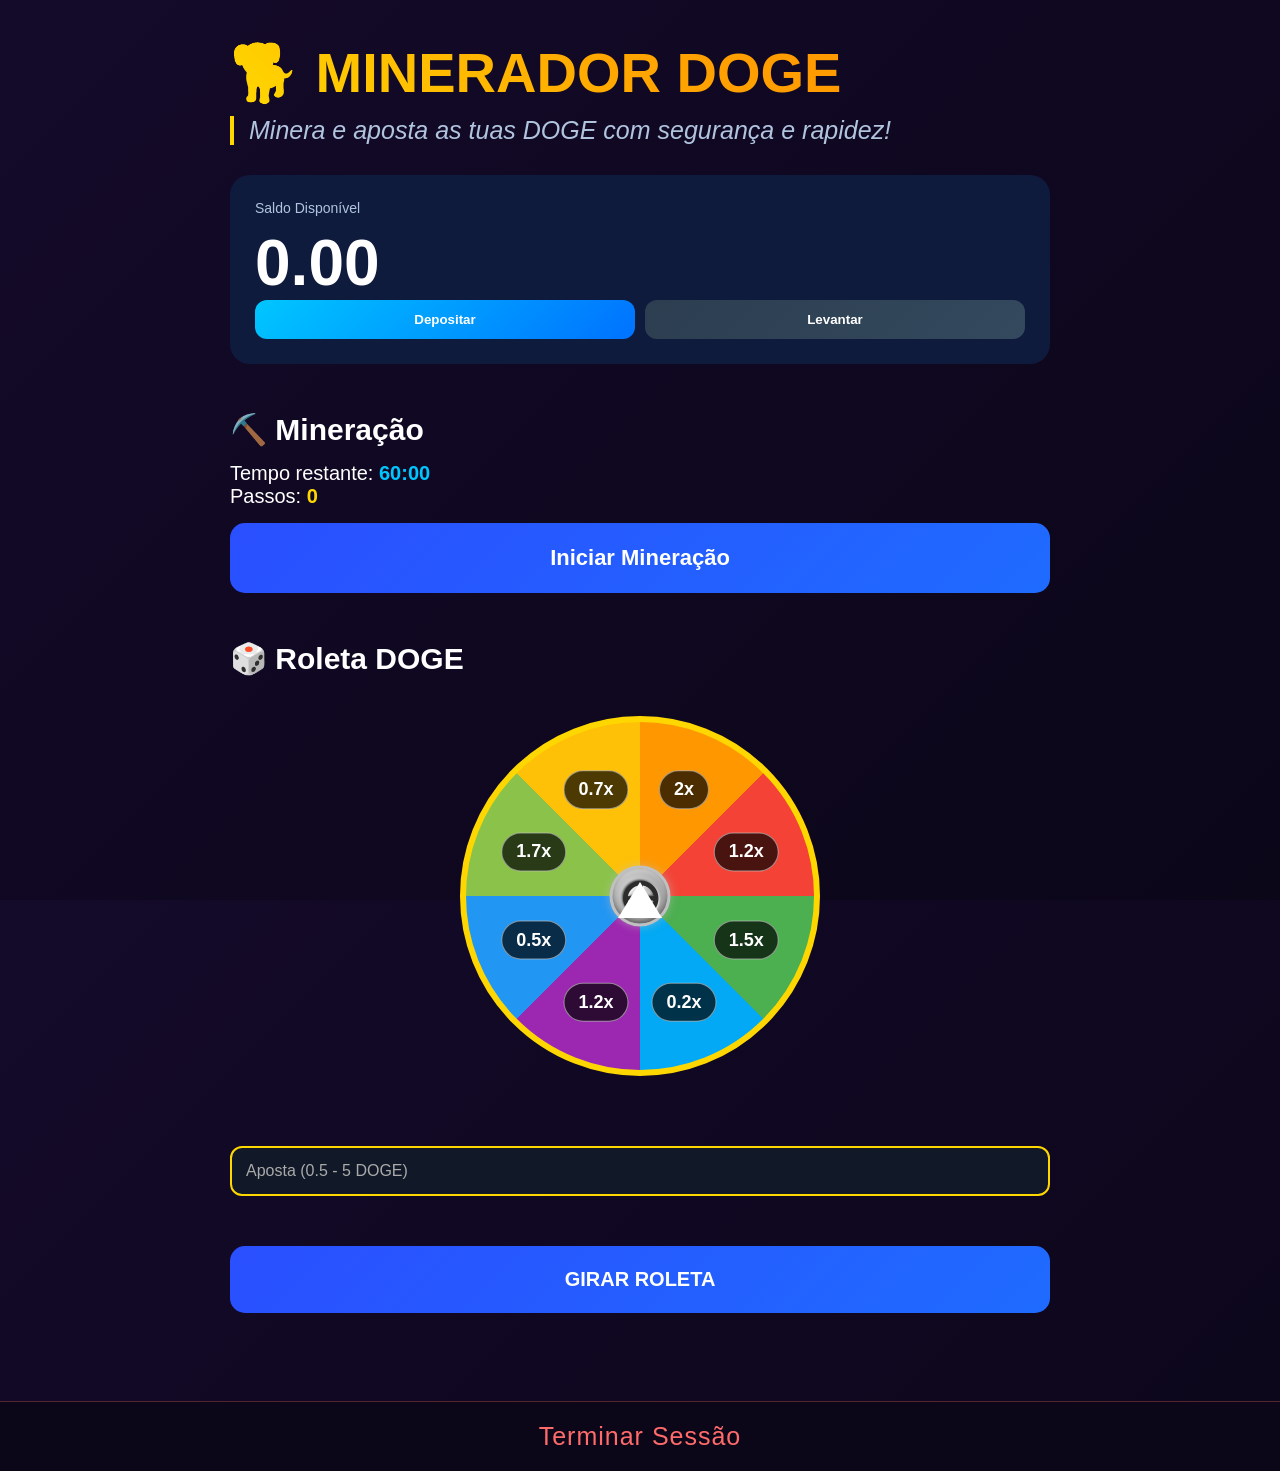
==== index.html @ 959bc9e5 "Atualizar o index.html" ====
<!DOCTYPE html>
<html lang="pt">
<head>
<meta charset="UTF-8">
<meta name="viewport" content="width=device-width, initial-scale=1, maximum-scale=1">
<title>Minerador DOGE</title>

<style>
*{
  margin:0;
  padding:0;
  box-sizing:border-box;
}

html
{
height:100%
}

body{
  min-height:100dvh;
  width:100%;
  margin:0;
  overflow-x:hidden;
  font-size:clamp(16px, 2.5vw, 20px);
display:flex;
flex-direction:column;
  background:linear-gradient(135deg,#140a2a,#0b0618);
  font-family:Arial, sans-serif;
  color:white;
}

.container{
    width:100%;
    max-width:900px;   /* usa melhor o ecrã */
    margin:0 auto;
    padding:clamp(16px, 4vw, 40px);
    min-height: calc(100vh - 80px);
    display: flex;
    flex-direction: column;
}

/* TÍTULO COM COR BONITA */
h1{
  background: linear-gradient(45deg, #ffd700, #ffa500, #ff8c00);
  -webkit-background-clip: text;
  -webkit-text-fill-color: transparent;
  background-clip: text;
  font-size:clamp(36px, 6vw, 56px);
  margin-bottom:10px;
}

/* MENSAGEM DE BOAS VINDAS */
.welcome-message{
  color: #b0c4de;
  font-size:25px;
  margin-bottom:30px;
  font-style: italic;
  border-left: 4px solid #ffd700;
  padding-left: 15px;
}

/* SALDO */

.saldo{
  background:#0f1b3d;
  padding:25px;
  border-radius:20px;
  margin-bottom:40px;
}

.saldo div{
  font-size:16px;
}

.saldo h2{
  font-size:clamp(42px, 7vw, 64px);
  font-weight:bold;
  margin-top:10px;
}

.buttons{
  display:flex;
  gap:10px;
}

.btn{
  flex:1;
  padding:12px;
  border:none;
  border-radius:12px;
  font-weight:bold;
  cursor:pointer;
  color:white;
}

.deposit{
  background:linear-gradient(135deg,#00c6ff,#0072ff);
}

.withdraw{
  background:linear-gradient(135deg,#2c3e50,#34495e);
}

/* SEÇÕES */

.section{
  background:#0f1b3d;
  padding:30px;
  border-radius:20px;
  margin-bottom:40px;
}

.section h2{
  font-size:clamp(24px, 4vw, 32px);
  margin-bottom:15px;
}

.section p{
  font-size:clamp(18px, 3.5vw, 24px);
  margin-bottom:10px;
}
.main-btn{
  width:100%;
  margin-top:15px;
  border:none;
  border-radius:15px;
  font-size:clamp(18px, 3vw, 22px);
  padding:clamp(16px, 3vw, 22px);
  font-weight:bold;
  cursor:pointer;
  background:linear-gradient(135deg,#2a4fff,#1f6bff);
  color:white;
}

.main-btn:disabled{
  opacity:0.6;
  cursor:not-allowed;
}

/* ROLETA */

.wheel-wrapper{
  width: 100%;
  max-width: 360px;
  height: 360px;
  margin: 40px auto 50px;
}


.wheel{
  width:100%;
  height:100%;
  border-radius:50%;
  border:6px solid gold;
  transition:transform 7s cubic-bezier(0.1,0.6,0.2,1);
  background:conic-gradient(
    #ff9800 0deg 45deg,
    #f44336 45deg 90deg,
    #4caf50 90deg 135deg,
    #03a9f4 135deg 180deg,
    #9c27b0 180deg 225deg,
    #2196f3 225deg 270deg,
    #8bc34a 270deg 315deg,
    #ffc107 315deg 360deg
  );
  position:relative;
  z-index: 1;
}

/* EIXO METÁLICO EM FORMA DE PARAFUSO */

.wheel::after {
  content: "⨁";
  position: absolute;
  top: 50%;
  left: 50%;
  transform: translate(-50%, -50%);
  width: 55px;
  height: 55px;
  background: radial-gradient(circle at 40% 40%, #e0e0e0, #808080);
  border-radius: 50%;
  border: 3px solid #c0c0c0;
  box-shadow: 
    inset 0 -2px 5px rgba(0,0,0,0.5),
    inset 0 2px 5px rgba(255,255,255,0.6),
    0 0 10px rgba(192,192,192,0.5);
  color: #2c2c2c;
  font-size: 36px;
  font-weight: bold;
  display: flex;
  align-items: center;
  justify-content: center;
  text-shadow: 1px 1px 2px rgba(255,255,255,0.8), -1px -1px 2px rgba(0,0,0,0.6);
  z-index: 20;
}

.pointer{
  position:absolute;
  bottom:-18px;
  left:50%;
  transform:translateX(-50%) rotate(180deg);
  width:0;
  height:0;
  border-left:22px solid transparent;
  border-right:22px solid transparent;
  border-top:36px solid white;
  z-index: 10;
}

.wheel-labels span{
  position:absolute;
  left:50%;
  top:50%;
  font-size:18px;
  font-weight:bold;
  color:white;
  white-space: nowrap;
  background: rgba(0,0,0,0.7);
  padding: 8px 14px;
  border-radius: 20px;
  border: 1px solid rgba(255,255,255,0.5);
  text-shadow: none;
  transform-origin: center;
  z-index: 15;
}

input {
    width: 100%;
    padding: 14px;
    border-radius: 12px;
    border: 2px solid gold;
    background: #111827; /* mais visível */
    color: white;
    margin: 20px 0;
    font-size: 16px; /* evita zoom no Android */
    outline: none;
    box-sizing: border-box;
    position: relative;
    z-index: 50;
}

input::placeholder {
    color: #aaa;
}

.message{
  position:fixed;
  bottom:20px;
  left:50%;
  transform:translateX(-50%);
  background:#2ecc71;
  padding:12px 20px;
  border-radius:20px;
  display:none;
  font-weight:bold;
  z-index: 1000;
}

/* MODAL */

.modal {
  display: none;
  position: fixed;
  top: 0;
  left: 0;
  width: 100%;
  height: 100%;
  background: rgba(0,0,0,0.8);
  z-index: 2000;
  align-items: center;
  justify-content: center;
}

.modal-content {
  background: #0f1b3d;
  padding: 25px;
  border-radius: 20px;
  max-width: 400px;
  width: 90%;
  border: 2px solid gold;
}

.modal-content h3 {
  color: #ffd700;
  margin-bottom: 15px;
}

.modal-content input {
  margin: 10px 0;
}

.modal-content .small-text {
  font-size: 12px;
  color: #b0c4de;
  margin-bottom: 15px;
}

.modal-buttons {
  display: flex;
  gap: 10px;
  margin-top: 20px;
}

.modal-btn {
  flex: 1;
  padding: 12px;
  border: none;
  border-radius: 12px;
  font-weight: bold;
  cursor: pointer;
  color: white;
}

.confirm-btn {
  background: linear-gradient(135deg,#00c6ff,#0072ff);
}

.cancel-btn {
  background: linear-gradient(135deg,#2c3e50,#34495e);
}

/* TERMINAR SESSÃO */

.terminar-sessao{
  position:relative;
  margin-top:auto;
  bottom:0;
  left:0;
  width:100%;
  background:#0b0618;
  text-align:center;
  padding:20px;
  font-size:25px;
  color:#ff6b6b;
  font-weight:300;
  letter-spacing:1px;
  border-top:1px solid rgba(255,107,107,0.3);
}

.terminar-sessao:hover{
  color:#ff8c8c;
  border-top:1px solid #ff6b6b;
}

.card,
.section {
  margin-bottom: 48px;
}

#spinBtn{
  margin-top: 30px;
  padding: 22px;
  font-size: 20px;
}

@media (min-width: 1024px){
  .container{
    max-width:900px;
    margin:auto;
  }
}
</style>
</head>

<body>

<div class="container">
    <h1>🐕 MINERADOR DOGE</h1>
    <div class="welcome-message">Minera e aposta as tuas DOGE com segurança e rapidez!</div>

    <div class="card saldo">
        <div style="font-size: 14px; color: #b0c4de;">Saldo Disponível</div>
        <h2 id="balance">0.00</h2>
        <div class="buttons">
            <button class="btn deposit" onclick="openDepositModal()">Depositar</button>
            <button class="btn withdraw" onclick="openWithdrawModal()">Levantar</button>
        </div>
    </div>

    <div class="card">
        <h2 style="margin-bottom:15px;">⛏️ Mineração</h2>
        <p>Tempo restante: <span id="time" style="font-weight:bold; color: #00c6ff;">60:00</span></p>
        <p>Passos: <span id="steps" style="font-weight:bold; color: #ffd700;">0</span></p>
        <button id="mineBtn" class="main-btn" onclick="startMining()" style="margin-top:15px;">Iniciar Mineração</button>
    </div>

    <div class="card" style="text-align: center;">
        <h2 style="text-align: left; margin-bottom:10px;">🎲 Roleta DOGE</h2>
        <div class="wheel-wrapper">
            <div class="pointer"></div>
            <div id="wheel" class="wheel">
                <div id="labels" class="wheel-labels"></div>
            </div>
        </div>
        <input type="number" id="betAmount" placeholder="Aposta (0.5 - 5 DOGE)" min="0.5" max="5" step="0.1">
        <button id="spinBtn" class="main-btn" onclick="spin()">GIRAR ROLETA</button>
    </div>
</div>

<div class="terminar-sessao" onclick="resetGame()">Terminar Sessão</div>

<div id="msg"></div>

<div id="depositModal" class="modal">
    <div class="modal-content">
        <h3>💰 DEPOSITAR DOGE</h3>
        <p style="color:#ffd700; margin: 15px 0 5px;">Endereço da Carteira:</p>
        <p style="background:#0b0618; padding:12px; border-radius:10px; border:1px solid gold; word-break:break-all; font-size: 13px;">
            DRgNGmH2udV4CzdVqANYFNDWPLZaXAjJ5N
        </p>
        <input id="depositAmount" type="number" placeholder="Valor enviado (min 1)">
        <div class="buttons">
            <button class="btn deposit" onclick="confirmDeposit()">Confirmar</button>
            <button class="btn withdraw" onclick="closeDepositModal()">Cancelar</button>
        </div>
    </div>
</div>

<div id="withdrawModal" class="modal">
    <div class="modal-content">
        <h3>💸 LEVANTAR DOGE</h3>
        <input id="withdrawAmount" type="number" placeholder="Valor (mínimo 10)">
        <input id="withdrawAddress" type="text" placeholder="Endereço DOGE">
        <div class="buttons">
            <button class="btn deposit" onclick="confirmWithdraw()">Confirmar</button>
            <button class="btn withdraw" onclick="closeWithdrawModal()">Cancelar</button>
        </div>
    </div>
</div>

<script>
    let balance = Number(localStorage.getItem("balance")) || 0;
    let steps = 0;
    let mining = false;
    let isSpinning = false;
    let currentRotation = 0;
    const multipliers = [1.5, 0.2, 1.2, 0.5, 1.7, 0.7, 2, 1.2];

    function updateUI() {
        document.getElementById("balance").innerText = balance.toFixed(2);
        document.getElementById("steps").innerText = steps;
        localStorage.setItem("balance", balance);
    }

    function showMsg(text, isError = false) {
        const m = document.getElementById("msg");
        m.innerText = text;
        m.style.display = "block";
        m.style.background = isError ? "#e74c3c" : "#2ecc71";
        setTimeout(() => m.style.display = "none", 3000);
    }

    // Lógica de Modais
    function openDepositModal() { document.getElementById("depositModal").style.display = "flex"; }
    function closeDepositModal() { document.getElementById("depositModal").style.display = "none"; }
    function openWithdrawModal() { document.getElementById("withdrawModal").style.display = "flex"; }
    function closeWithdrawModal() { document.getElementById("withdrawModal").style.display = "none"; }

    function confirmDeposit() {
        const v = Number(document.getElementById("depositAmount").value);
        if(v < 1) return showMsg("Mínimo 1 DOGE", true);
        balance += v;
        updateUI();
        showMsg("Depósito solicitado!");
        closeDepositModal();
    }

    function confirmWithdraw() {
        const v = Number(document.getElementById("withdrawAmount").value);
        const addr = document.getElementById("withdrawAddress").value;
        if(v < 10 || v > balance || !addr) return showMsg("Dados inválidos ou saldo insuficiente", true);
        balance -= v;
        updateUI();
        showMsg("Levantamento em processamento!");
        closeWithdrawModal();
    }

    // Mineração
    function startMining() {
        if(mining) return;
        mining = true;
        const btn = document.getElementById("mineBtn");
        btn.disabled = true;
        btn.innerText = "⛏️ Minerando...";
        
        let timeLeft = 3600;
        const interval = setInterval(() => {
            timeLeft--;
            steps++;
            
            if(steps >= 1000) {
                balance += 1;
                steps = 0;
            }

            let m = Math.floor(timeLeft / 60);
            let s = timeLeft % 60;
            document.getElementById("time").innerText = `${m}:${String(s).padStart(2, '0')}`;
            updateUI();

            if(timeLeft <= 0) {
                clearInterval(interval);
                mining = false;
                btn.disabled = false;
                btn.innerText = "Iniciar Mineração";
            }
        }, 1000);
    }

    // Roleta
    function renderLabels() {
        const container = document.getElementById("labels");
        const radius = 115;
        multipliers.forEach((m, i) => {
            const span = document.createElement("span");
            span.innerText = m + "x";
            const angle = i * 45 + 22.5;
            const rad = angle * Math.PI / 180;
            const x = Math.cos(rad) * radius;
            const y = Math.sin(rad) * radius;
            span.style.transform = `translate(-50%, -50%) translate(${x}px, ${y}px)`;
            container.appendChild(span);
        });
    }
    renderLabels();

    function spin() {
        if(isSpinning) return;
        const bet = Number(document.getElementById("betAmount").value);
        if(bet < 0.5 || bet > 5 || bet > balance) return showMsg("Aposta inválida", true);

        balance -= bet;
        updateUI();
        isSpinning = true;
        document.getElementById("spinBtn").disabled = true;

        const index = Math.floor(Math.random() * 8);
        const extraDegrees = 1800; // 5 voltas
        const segmentDeg = 45;
        // Compensação para a seta estar no topo (270deg de offset dependendo da rotação)
        const targetDeg = (360 - (index * segmentDeg)) - 22.5; 
        
        currentRotation += extraDegrees + targetDeg + (360 - (currentRotation % 360));
        document.getElementById("wheel").style.transform = `rotate(${currentRotation}deg)`;

        setTimeout(() => {
            const win = bet * multipliers[index];
            balance += win;
            updateUI();
            showMsg(`Ganhou ${win.toFixed(2)} DOGE!`);
            isSpinning = false;
            document.getElementById("spinBtn").disabled = false;
        }, 7000);
    }

    function resetGame() {
        if(confirm("Deseja sair?")) {
            localStorage.clear();
            location.reload();
        }
    }

    updateUI();
</script>

</body>
</html>
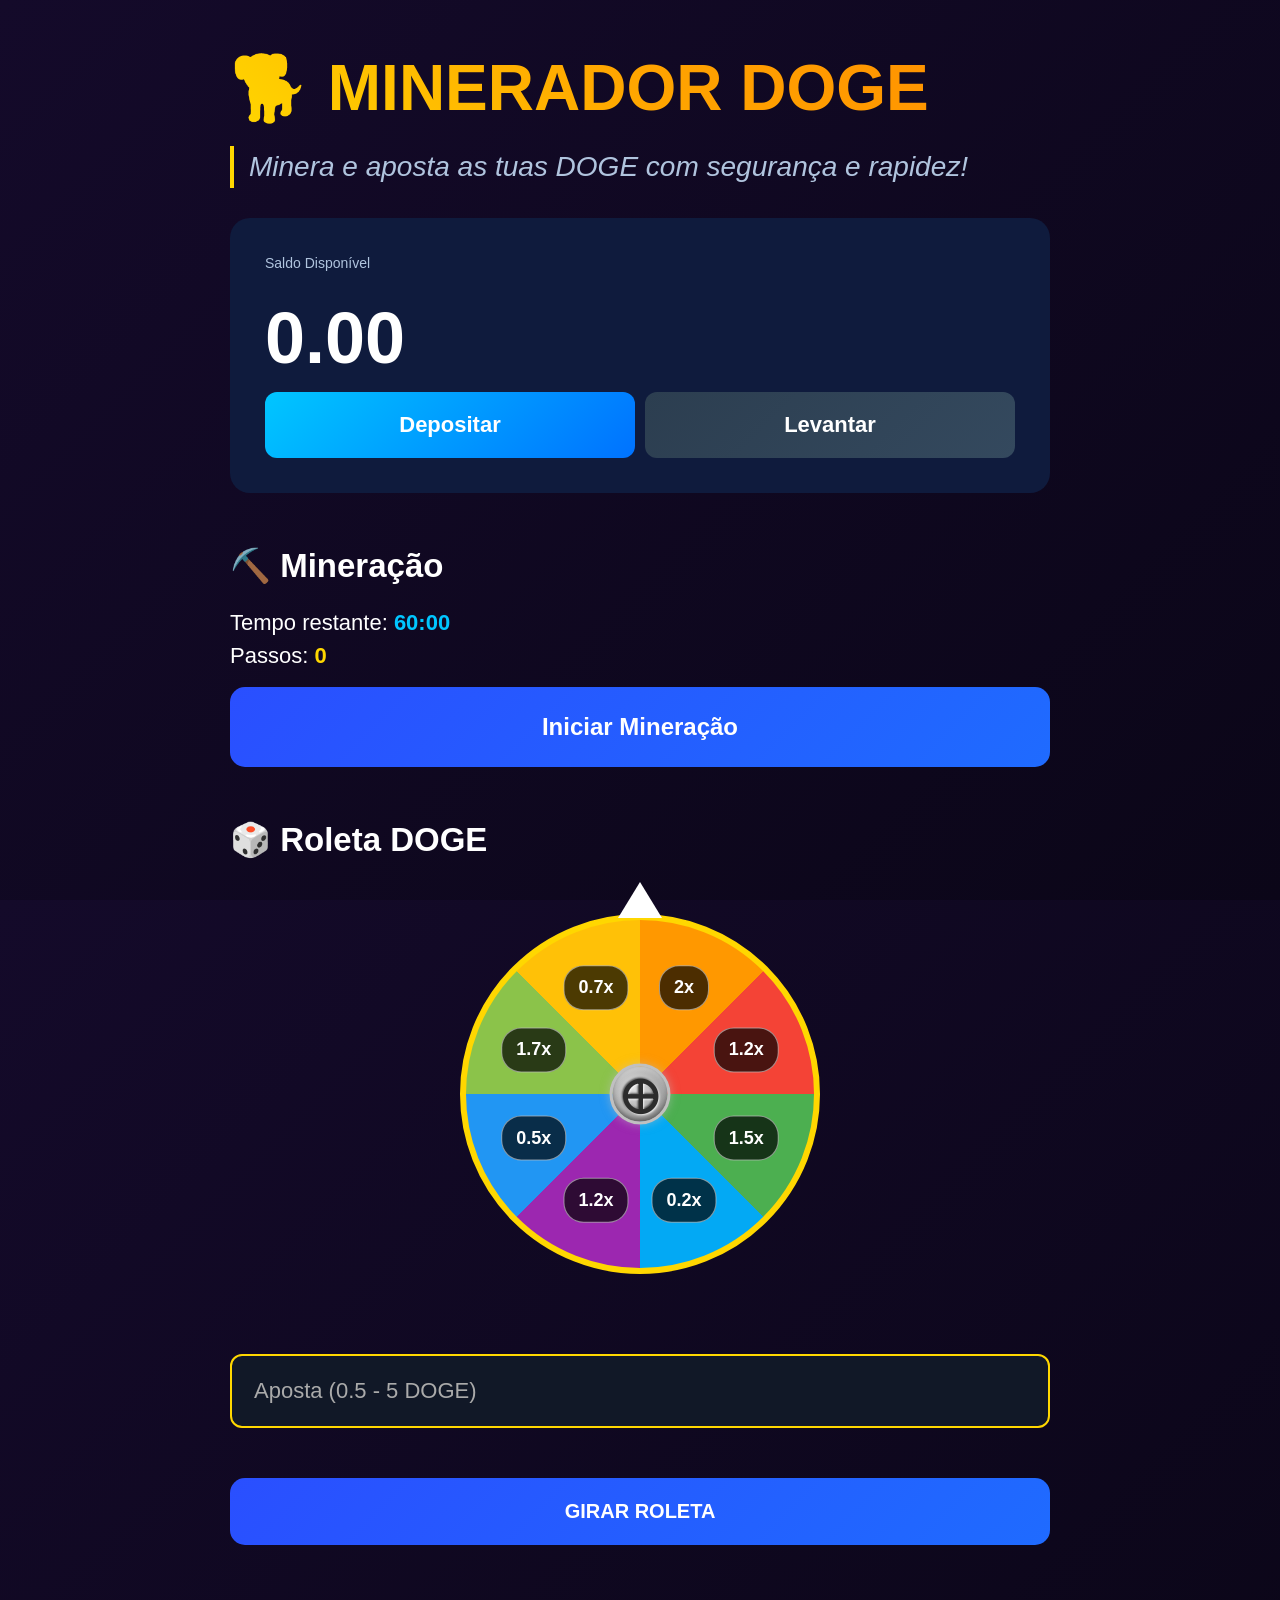
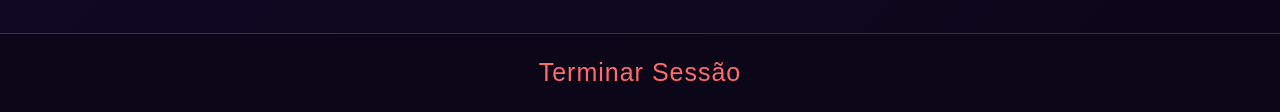
==== commit 11930178: "Atualizar o index.html" ====
--- a/index.html
+++ b/index.html
@@ -22,7 +22,8 @@
   width:100%;
   margin:0;
   overflow-x:hidden;
-  font-size:clamp(16px, 2.5vw, 20px);
+  font-size: clamp(18px, 4vw, 22px);
+  line-height: 1.5;
 display:flex;
 flex-direction:column;
   background:linear-gradient(135deg,#140a2a,#0b0618);
@@ -46,14 +47,16 @@
   -webkit-background-clip: text;
   -webkit-text-fill-color: transparent;
   background-clip: text;
-  font-size:clamp(36px, 6vw, 56px);
+  font-size: clamp(40px, 8vw, 64px);
+  margin-bottom: 20px;
   margin-bottom:10px;
 }
 
 /* MENSAGEM DE BOAS VINDAS */
 .welcome-message{
   color: #b0c4de;
-  font-size:25px;
+  font-size: clamp(22px, 4.5vw, 28px);
+  margin-bottom: 40px;
   margin-bottom:30px;
   font-style: italic;
   border-left: 4px solid #ffd700;
@@ -64,17 +67,17 @@
 
 .saldo{
   background:#0f1b3d;
-  padding:25px;
+  padding:35px;
   border-radius:20px;
   margin-bottom:40px;
 }
 
 .saldo div{
-  font-size:16px;
+  font-size: clamp(16px, 3.5vw, 20px);
 }
 
 .saldo h2{
-  font-size:clamp(42px, 7vw, 64px);
+  font-size: clamp(48px, 10vw, 72px);
   font-weight:bold;
   margin-top:10px;
 }
@@ -86,7 +89,8 @@
 
 .btn{
   flex:1;
-  padding:12px;
+  padding: clamp(14px, 4vw, 20px);
+  font-size: clamp(18px, 4vw, 22px);
   border:none;
   border-radius:12px;
   font-weight:bold;
@@ -112,12 +116,12 @@
 }
 
 .section h2{
-  font-size:clamp(24px, 4vw, 32px);
+  font-size: clamp(26px, 5vw, 34px);
   margin-bottom:15px;
 }
 
 .section p{
-  font-size:clamp(18px, 3.5vw, 24px);
+  font-size: clamp(20px, 4vw, 26px);
   margin-bottom:10px;
 }
 .main-btn{
@@ -125,8 +129,8 @@
   margin-top:15px;
   border:none;
   border-radius:15px;
-  font-size:clamp(18px, 3vw, 22px);
-  padding:clamp(16px, 3vw, 22px);
+  padding: clamp(18px, 5vw, 26px);
+  font-size: clamp(20px, 5vw, 24px);
   font-weight:bold;
   cursor:pointer;
   background:linear-gradient(135deg,#2a4fff,#1f6bff);
@@ -144,7 +148,7 @@
   width: 100%;
   max-width: 360px;
   height: 360px;
-  margin: 40px auto 50px;
+  margin: 50px auto 60px;
 }
 
 
@@ -227,13 +231,13 @@
 
 input {
     width: 100%;
-    padding: 14px;
+    padding: clamp(16px, 4vw, 22px);
+    font-size: clamp(18px, 4vw, 22px);
     border-radius: 12px;
     border: 2px solid gold;
     background: #111827; /* mais visível */
     color: white;
     margin: 20px 0;
-    font-size: 16px; /* evita zoom no Android */
     outline: none;
     box-sizing: border-box;
     position: relative;
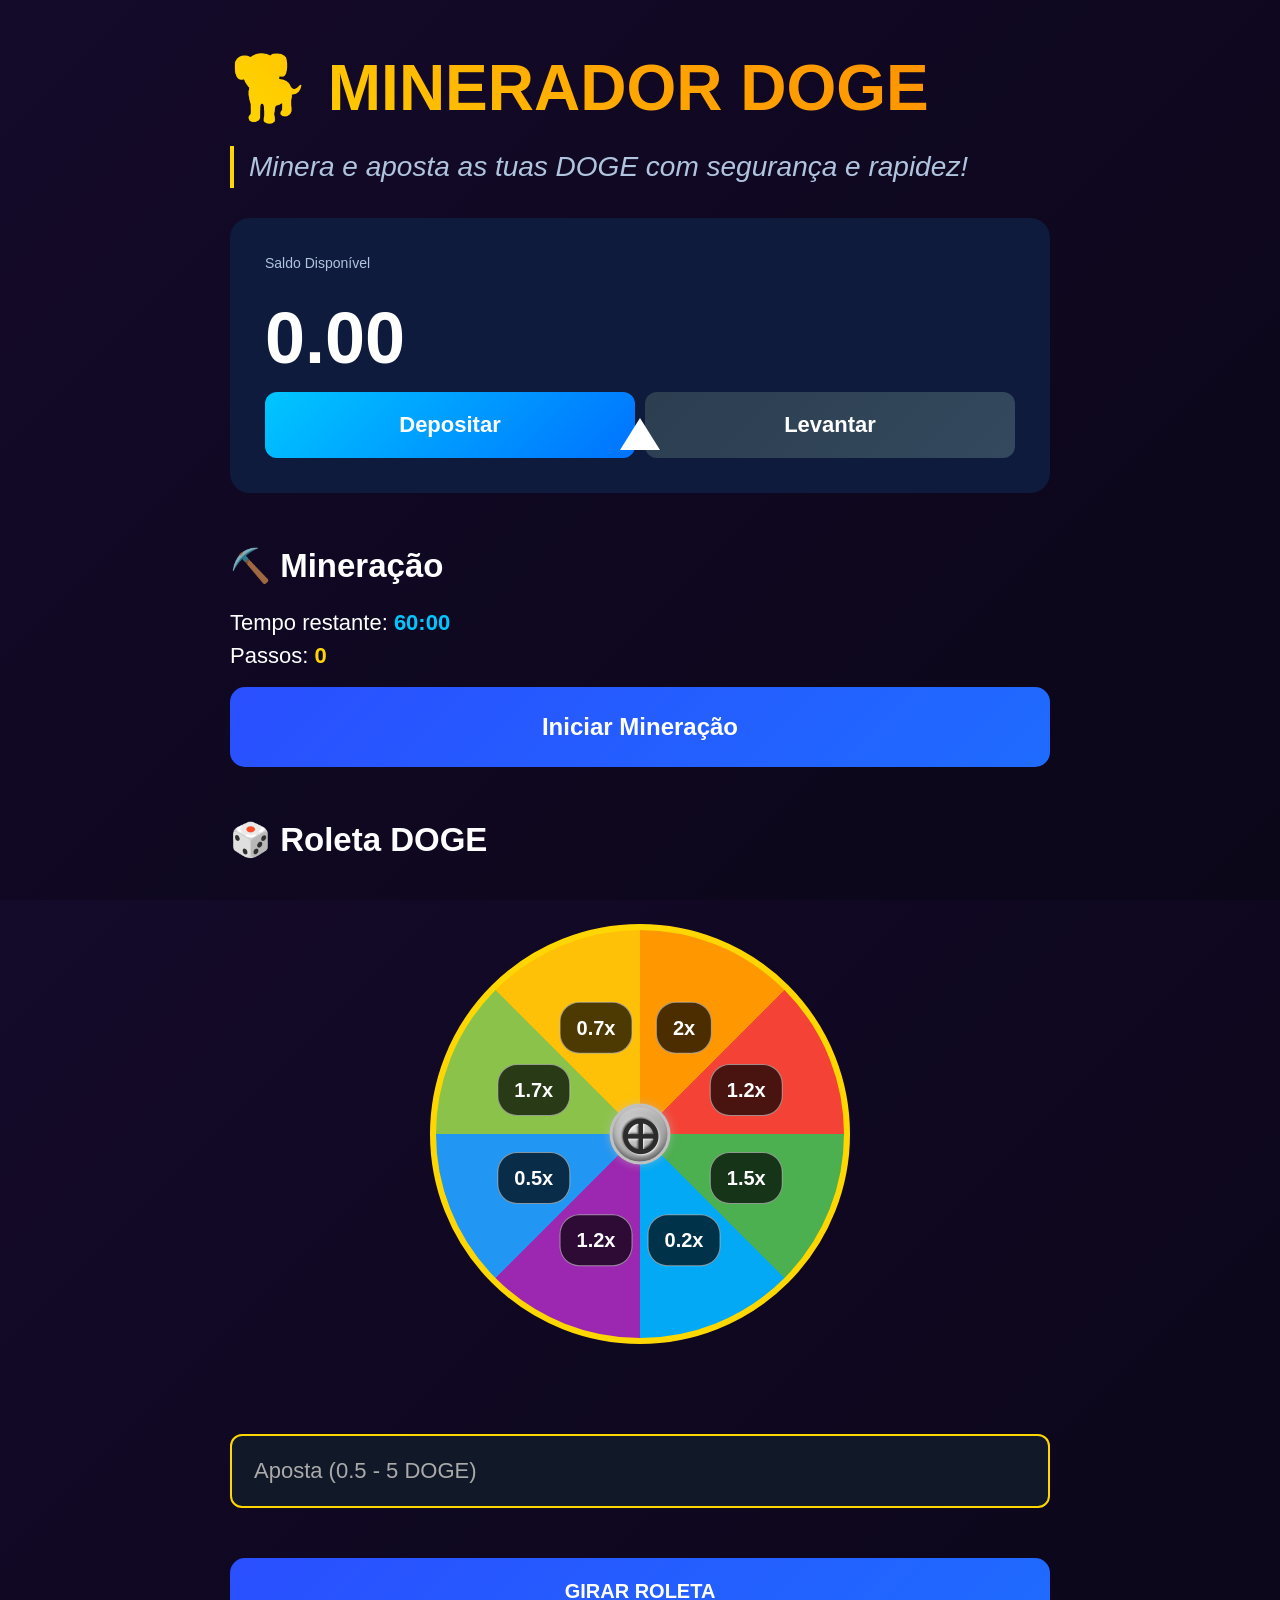
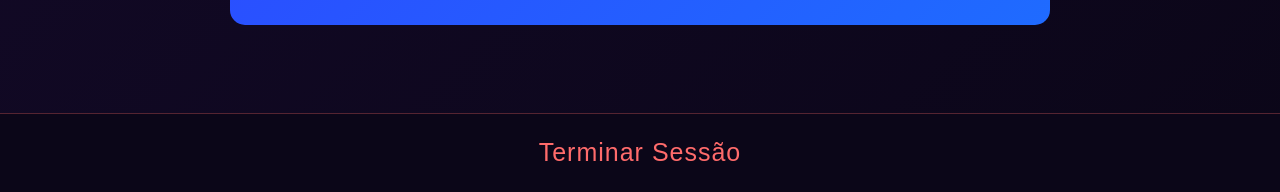
==== commit f75d0190: "Atualizar o index.html" ====
--- a/index.html
+++ b/index.html
@@ -146,9 +146,9 @@
 
 .wheel-wrapper{
   width: 100%;
-  max-width: 360px;
-  height: 360px;
-  margin: 50px auto 60px;
+  max-width: 420px;
+  height: 420px;
+  margin: 60px auto 70px;
 }
 
 
@@ -200,28 +200,28 @@
 }
 
 .pointer{
-  position:absolute;
-  bottom:-18px;
-  left:50%;
-  transform:translateX(-50%) rotate(180deg);
-  width:0;
-  height:0;
-  border-left:22px solid transparent;
-  border-right:22px solid transparent;
-  border-top:36px solid white;
-  z-index: 10;
+  position: absolute;
+  top: 50%;
+  left: 50%;
+  transform: translate(-50%, -100%);
+  width: 0;
+  height: 0;
+  border-left: 20px solid transparent;
+  border-right: 20px solid transparent;
+  border-bottom: 32px solid white;
+  z-index: 20;
 }
 
 .wheel-labels span{
   position:absolute;
   left:50%;
   top:50%;
-  font-size:18px;
+  font-size: 20px;
+  padding: 10px 16px;
   font-weight:bold;
   color:white;
   white-space: nowrap;
   background: rgba(0,0,0,0.7);
-  padding: 8px 14px;
   border-radius: 20px;
   border: 1px solid rgba(255,255,255,0.5);
   text-shadow: none;
@@ -249,16 +249,17 @@
 }
 
 .message{
-  position:fixed;
-  bottom:20px;
-  left:50%;
-  transform:translateX(-50%);
-  background:#2ecc71;
-  padding:12px 20px;
-  border-radius:20px;
-  display:none;
-  font-weight:bold;
-  z-index: 1000;
+  position: fixed;
+  top: 20px;
+  left: 50%;
+  transform: translateX(-50%);
+  background: #2ecc71;
+  padding: 18px 26px;
+  border-radius: 30px;
+  font-size: 20px;
+  font-weight: bold;
+  z-index: 9999;
+  display: none;
 }
 
 /* MODAL */
@@ -404,7 +405,7 @@
 
 <div class="terminar-sessao" onclick="resetGame()">Terminar Sessão</div>
 
-<div id="msg"></div>
+<div id="msg" class="message"></div>
 
 <div id="depositModal" class="modal">
     <div class="modal-content">
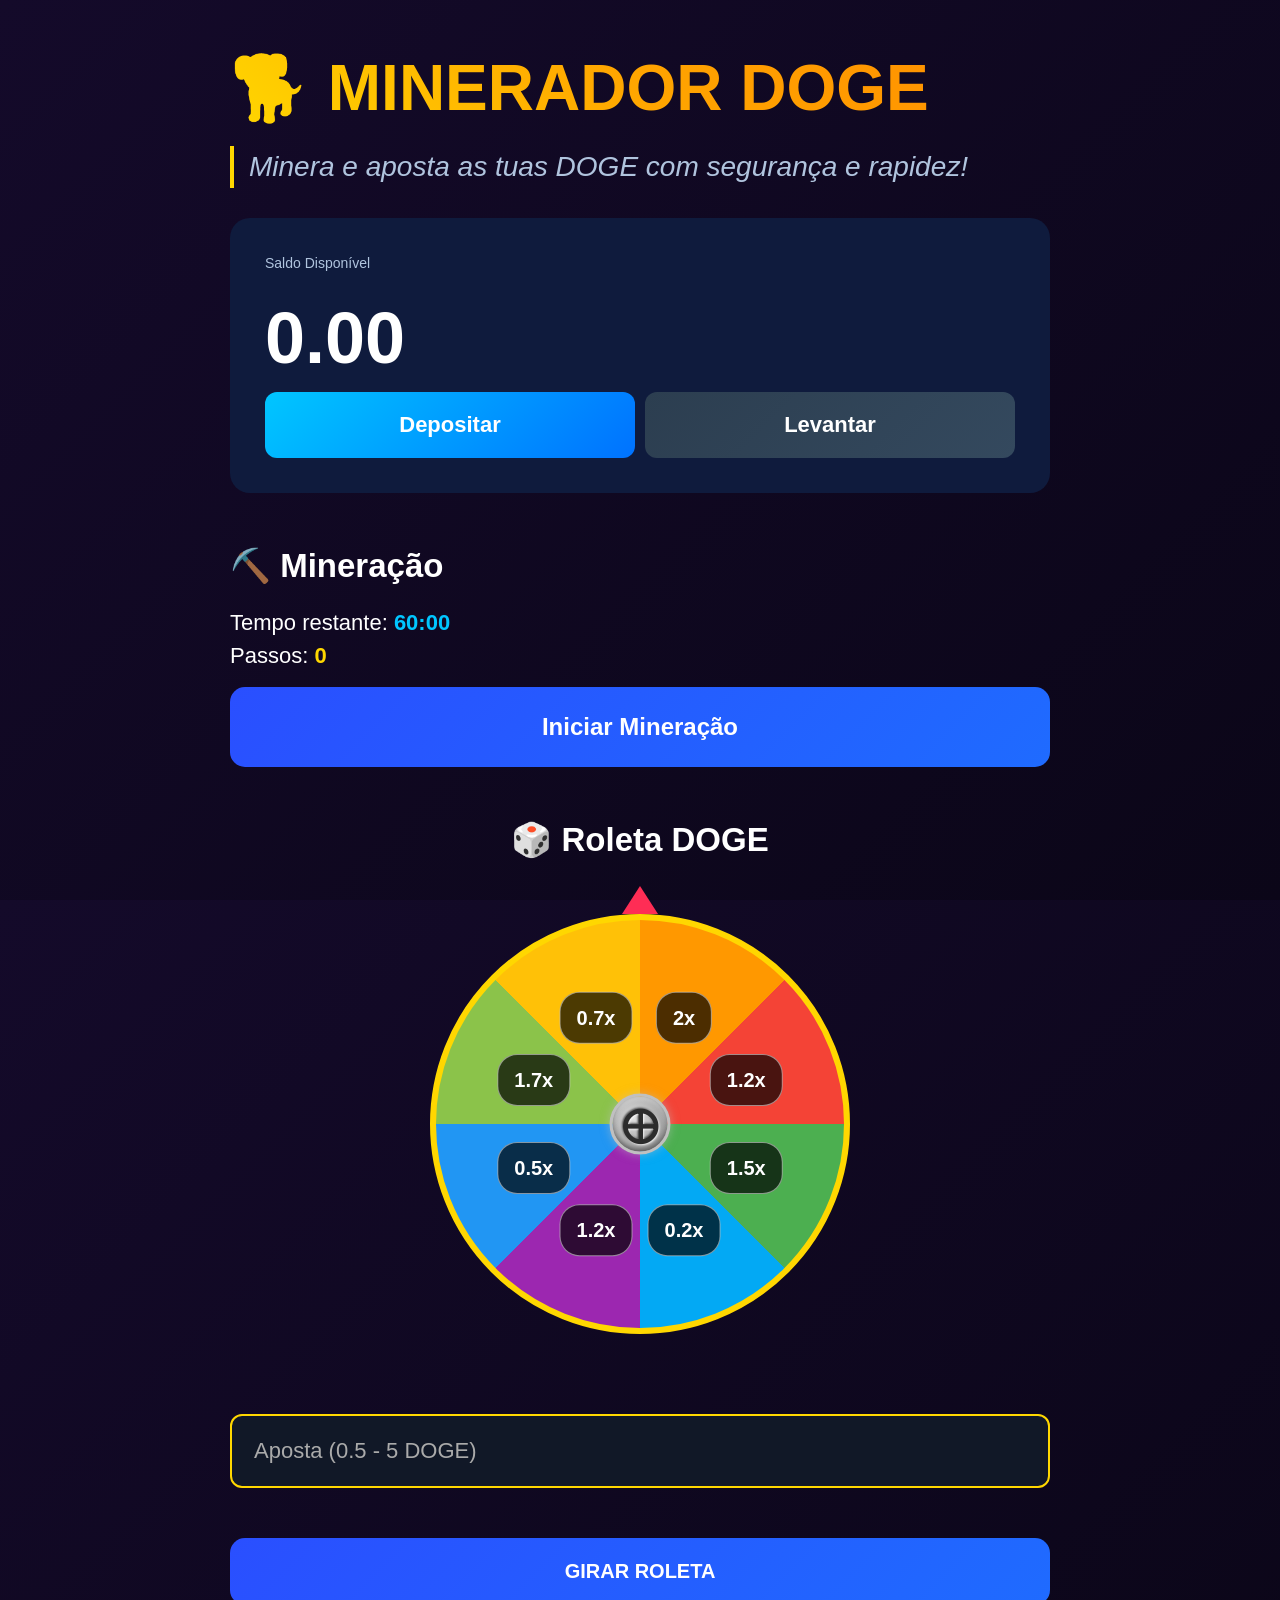
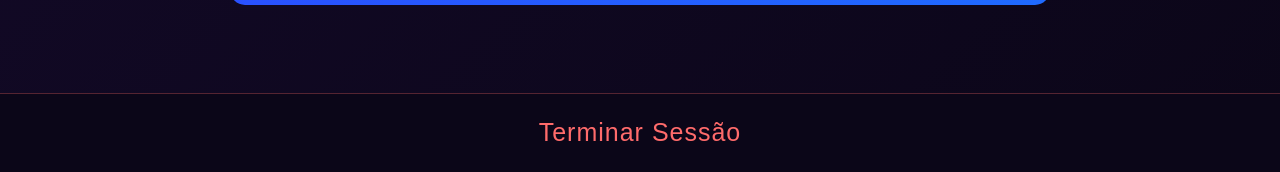
==== commit f766e23b: "Atualizar o index.html" ====
--- a/index.html
+++ b/index.html
@@ -145,10 +145,10 @@
 /* ROLETA */
 
 .wheel-wrapper{
-  width: 100%;
-  max-width: 420px;
-  height: 420px;
-  margin: 60px auto 70px;
+  width: min(90vw, 420px);
+  aspect-ratio: 1 / 1;
+  margin: 50px auto 60px;
+  position: relative;
 }
 
 
@@ -201,15 +201,15 @@
 
 .pointer{
   position: absolute;
-  top: 50%;
+  top: -28px;
   left: 50%;
-  transform: translate(-50%, -100%);
+  transform: translateX(-50%);
   width: 0;
   height: 0;
-  border-left: 20px solid transparent;
-  border-right: 20px solid transparent;
-  border-bottom: 32px solid white;
-  z-index: 20;
+  border-left: 18px solid transparent;
+  border-right: 18px solid transparent;
+  border-bottom: 28px solid #ff2d55;
+  z-index: 30;
 }
 
 .wheel-labels span{
@@ -390,14 +390,15 @@
         <button id="mineBtn" class="main-btn" onclick="startMining()" style="margin-top:15px;">Iniciar Mineração</button>
     </div>
 
-    <div class="card" style="text-align: center;">
-        <h2 style="text-align: left; margin-bottom:10px;">🎲 Roleta DOGE</h2>
-        <div class="wheel-wrapper">
-            <div class="pointer"></div>
-            <div id="wheel" class="wheel">
-                <div id="labels" class="wheel-labels"></div>
-            </div>
-        </div>
+    <div class="card" style="text-align:center;">
+  <h2>🎲 Roleta DOGE</h2>
+
+  <div class="wheel-wrapper">
+    <div class="pointer"></div>
+    <div id="wheel" class="wheel">
+      <div id="labels" class="wheel-labels"></div>
+    </div>
+  </div>
         <input type="number" id="betAmount" placeholder="Aposta (0.5 - 5 DOGE)" min="0.5" max="5" step="0.1">
         <button id="spinBtn" class="main-btn" onclick="spin()">GIRAR ROLETA</button>
     </div>
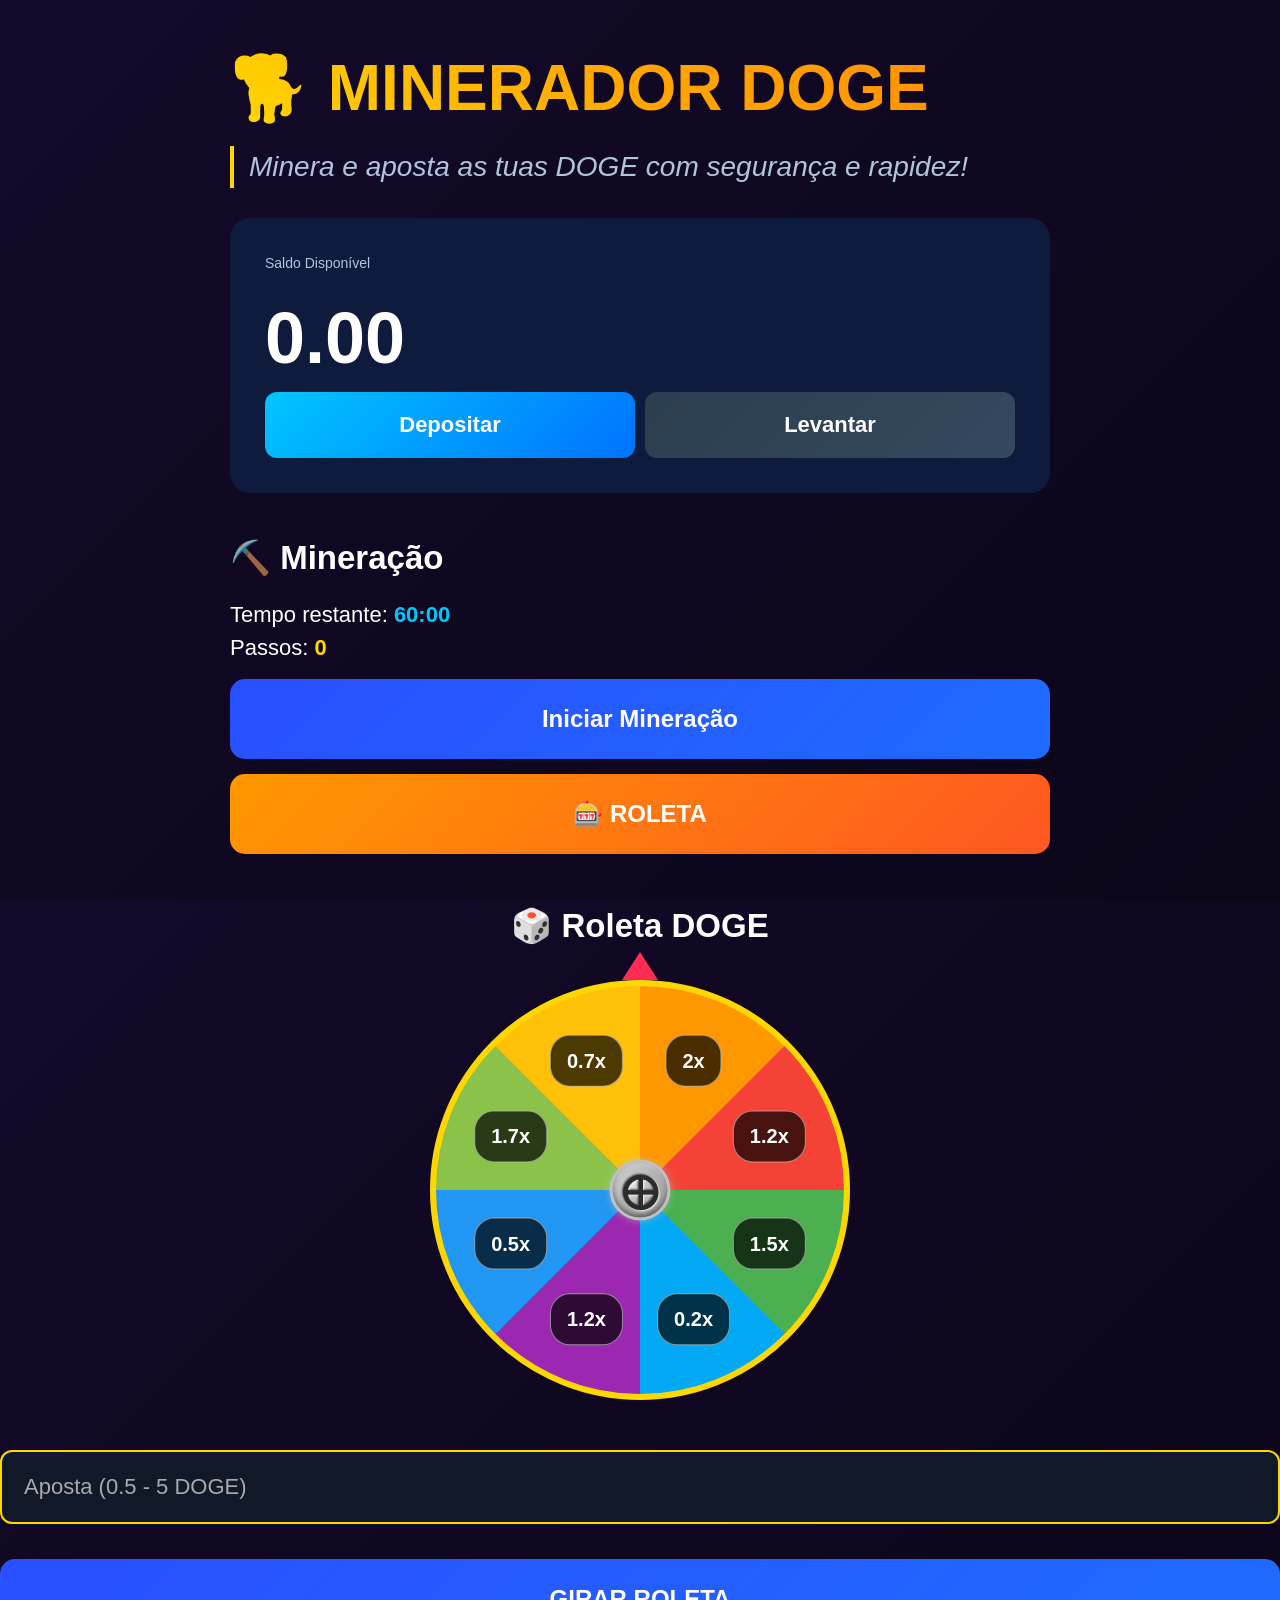
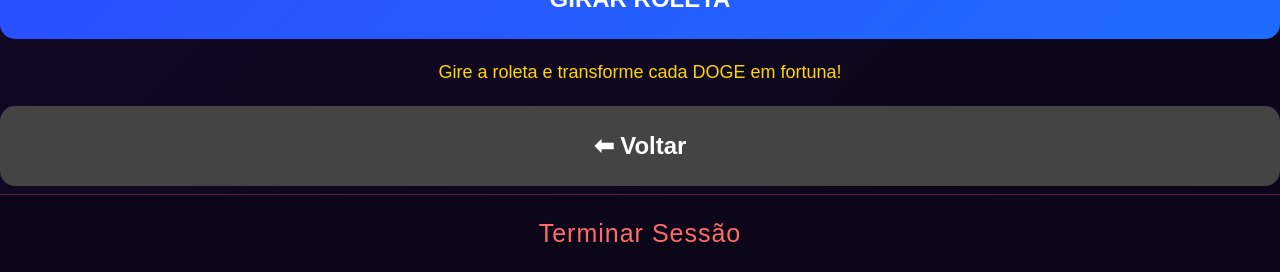
==== commit a23881ea: "Atualizar o index.html" ====
--- a/index.html
+++ b/index.html
@@ -12,10 +12,7 @@
   box-sizing:border-box;
 }
 
-html
-{
-height:100%
-}
+html { height:100% }
 
 body{
   min-height:100dvh;
@@ -24,31 +21,29 @@
   overflow-x:hidden;
   font-size: clamp(18px, 4vw, 22px);
   line-height: 1.5;
-display:flex;
-flex-direction:column;
+  display:flex;
+  flex-direction:column;
   background:linear-gradient(135deg,#140a2a,#0b0618);
   font-family:Arial, sans-serif;
   color:white;
 }
 
 .container{
-    width:100%;
-    max-width:900px;   /* usa melhor o ecrã */
-    margin:0 auto;
-    padding:clamp(16px, 4vw, 40px);
-    min-height: calc(100vh - 80px);
-    display: flex;
-    flex-direction: column;
-}
-
-/* TÍTULO COM COR BONITA */
+  width:100%;
+  max-width:900px;
+  margin:0 auto;
+  padding:clamp(16px, 4vw, 40px);
+  min-height: calc(100vh - 80px);
+  display: flex;
+  flex-direction: column;
+}
+
+/* TÍTULO */
 h1{
   background: linear-gradient(45deg, #ffd700, #ffa500, #ff8c00);
   -webkit-background-clip: text;
   -webkit-text-fill-color: transparent;
-  background-clip: text;
   font-size: clamp(40px, 8vw, 64px);
-  margin-bottom: 20px;
   margin-bottom:10px;
 }
 
@@ -56,7 +51,6 @@
 .welcome-message{
   color: #b0c4de;
   font-size: clamp(22px, 4.5vw, 28px);
-  margin-bottom: 40px;
   margin-bottom:30px;
   font-style: italic;
   border-left: 4px solid #ffd700;
@@ -64,7 +58,6 @@
 }
 
 /* SALDO */
-
 .saldo{
   background:#0f1b3d;
   padding:35px;
@@ -72,20 +65,10 @@
   margin-bottom:40px;
 }
 
-.saldo div{
-  font-size: clamp(16px, 3.5vw, 20px);
-}
-
-.saldo h2{
-  font-size: clamp(48px, 10vw, 72px);
-  font-weight:bold;
-  margin-top:10px;
-}
-
-.buttons{
-  display:flex;
-  gap:10px;
-}
+.saldo div{ font-size: clamp(16px, 3.5vw, 20px); }
+.saldo h2{ font-size: clamp(48px, 10vw, 72px); font-weight:bold; margin-top:10px; }
+
+.buttons{ display:flex; gap:10px; }
 
 .btn{
   flex:1;
@@ -98,16 +81,10 @@
   color:white;
 }
 
-.deposit{
-  background:linear-gradient(135deg,#00c6ff,#0072ff);
-}
-
-.withdraw{
-  background:linear-gradient(135deg,#2c3e50,#34495e);
-}
+.deposit{ background:linear-gradient(135deg,#00c6ff,#0072ff); }
+.withdraw{ background:linear-gradient(135deg,#2c3e50,#34495e); }
 
 /* SEÇÕES */
-
 .section{
   background:#0f1b3d;
   padding:30px;
@@ -124,6 +101,7 @@
   font-size: clamp(20px, 4vw, 26px);
   margin-bottom:10px;
 }
+
 .main-btn{
   width:100%;
   margin-top:15px;
@@ -137,20 +115,15 @@
   color:white;
 }
 
-.main-btn:disabled{
-  opacity:0.6;
-  cursor:not-allowed;
-}
+.main-btn:disabled{ opacity:0.6; cursor:not-allowed; }
 
 /* ROLETA */
-
 .wheel-wrapper{
-  width: min(90vw, 420px);
+  width: min(90vw, 400px);
   aspect-ratio: 1 / 1;
   margin: 50px auto 60px;
   position: relative;
 }
-
 
 .wheel{
   width:100%;
@@ -172,8 +145,6 @@
   z-index: 1;
 }
 
-/* EIXO METÁLICO EM FORMA DE PARAFUSO */
-
 .wheel::after {
   content: "⨁";
   position: absolute;
@@ -185,10 +156,7 @@
   background: radial-gradient(circle at 40% 40%, #e0e0e0, #808080);
   border-radius: 50%;
   border: 3px solid #c0c0c0;
-  box-shadow: 
-    inset 0 -2px 5px rgba(0,0,0,0.5),
-    inset 0 2px 5px rgba(255,255,255,0.6),
-    0 0 10px rgba(192,192,192,0.5);
+  box-shadow: inset 0 -2px 5px rgba(0,0,0,0.5), inset 0 2px 5px rgba(255,255,255,0.6), 0 0 10px rgba(192,192,192,0.5);
   color: #2c2c2c;
   font-size: 36px;
   font-weight: bold;
@@ -229,24 +197,23 @@
   z-index: 15;
 }
 
-input {
-    width: 100%;
-    padding: clamp(16px, 4vw, 22px);
-    font-size: clamp(18px, 4vw, 22px);
-    border-radius: 12px;
-    border: 2px solid gold;
-    background: #111827; /* mais visível */
-    color: white;
-    margin: 20px 0;
-    outline: none;
-    box-sizing: border-box;
-    position: relative;
-    z-index: 50;
-}
-
-input::placeholder {
-    color: #aaa;
-}
+/* INPUT E MENSAGENS */
+input{
+  width: 100%;
+  padding: clamp(16px, 4vw, 22px);
+  font-size: clamp(18px, 4vw, 22px);
+  border-radius: 12px;
+  border: 2px solid gold;
+  background: #111827;
+  color: white;
+  margin: 20px 0;
+  outline: none;
+  box-sizing: border-box;
+  position: relative;
+  z-index: 50;
+}
+
+input::placeholder{ color: #aaa; }
 
 .message{
   position: fixed;
@@ -262,71 +229,7 @@
   display: none;
 }
 
-/* MODAL */
-
-.modal {
-  display: none;
-  position: fixed;
-  top: 0;
-  left: 0;
-  width: 100%;
-  height: 100%;
-  background: rgba(0,0,0,0.8);
-  z-index: 2000;
-  align-items: center;
-  justify-content: center;
-}
-
-.modal-content {
-  background: #0f1b3d;
-  padding: 25px;
-  border-radius: 20px;
-  max-width: 400px;
-  width: 90%;
-  border: 2px solid gold;
-}
-
-.modal-content h3 {
-  color: #ffd700;
-  margin-bottom: 15px;
-}
-
-.modal-content input {
-  margin: 10px 0;
-}
-
-.modal-content .small-text {
-  font-size: 12px;
-  color: #b0c4de;
-  margin-bottom: 15px;
-}
-
-.modal-buttons {
-  display: flex;
-  gap: 10px;
-  margin-top: 20px;
-}
-
-.modal-btn {
-  flex: 1;
-  padding: 12px;
-  border: none;
-  border-radius: 12px;
-  font-weight: bold;
-  cursor: pointer;
-  color: white;
-}
-
-.confirm-btn {
-  background: linear-gradient(135deg,#00c6ff,#0072ff);
-}
-
-.cancel-btn {
-  background: linear-gradient(135deg,#2c3e50,#34495e);
-}
-
 /* TERMINAR SESSÃO */
-
 .terminar-sessao{
   position:relative;
   margin-top:auto;
@@ -343,28 +246,27 @@
   border-top:1px solid rgba(255,107,107,0.3);
 }
 
-.terminar-sessao:hover{
-  color:#ff8c8c;
-  border-top:1px solid #ff6b6b;
-}
-
-.card,
-.section {
-  margin-bottom: 48px;
-}
-
-#spinBtn{
-  margin-top: 30px;
-  padding: 22px;
-  font-size: 20px;
-}
-
-@media (min-width: 1024px){
-  .container{
-    max-width:900px;
-    margin:auto;
-  }
-}
+.terminar-sessao:hover{ color:#ff8c8c; border-top:1px solid #ff6b6b; }
+
+/* BOTÃO PARA ABRIR ROLETA */
+#openWheelBtn{
+  width:100%;
+  margin-top:15px;
+  border:none;
+  border-radius:15px;
+  padding: clamp(18px, 5vw, 26px);
+  font-size: clamp(20px, 5vw, 24px);
+  font-weight:bold;
+  cursor:pointer;
+  background:linear-gradient(135deg,#ff9800,#ff5722);
+  color:white;
+}
+
+/* OCULTAR ROLETA INICIALMENTE */
+.hidden{ display:none; }
+#wheelSection{ min-height:100vh; display:flex; flex-direction:column; justify-content:center; align-items:center; }
+.wheel-wrapper{ width:min(90vw, 420px); aspect-ratio:1/1; margin:30px auto; }
+
 </style>
 </head>
 
@@ -387,187 +289,132 @@
         <h2 style="margin-bottom:15px;">⛏️ Mineração</h2>
         <p>Tempo restante: <span id="time" style="font-weight:bold; color: #00c6ff;">60:00</span></p>
         <p>Passos: <span id="steps" style="font-weight:bold; color: #ffd700;">0</span></p>
-        <button id="mineBtn" class="main-btn" onclick="startMining()" style="margin-top:15px;">Iniciar Mineração</button>
+        <button id="mineBtn" class="main-btn" onclick="startMining()">Iniciar Mineração</button>
     </div>
 
-    <div class="card" style="text-align:center;">
+    <button id="openWheelBtn" onclick="openWheel()">🎰 ROLETA</button>
+</div>
+
+<!-- SEÇÃO DA ROLETA MAIOR -->
+<div id="wheelSection" class="hidden">
   <h2>🎲 Roleta DOGE</h2>
-
   <div class="wheel-wrapper">
     <div class="pointer"></div>
     <div id="wheel" class="wheel">
       <div id="labels" class="wheel-labels"></div>
     </div>
   </div>
-        <input type="number" id="betAmount" placeholder="Aposta (0.5 - 5 DOGE)" min="0.5" max="5" step="0.1">
-        <button id="spinBtn" class="main-btn" onclick="spin()">GIRAR ROLETA</button>
-    </div>
+  <input type="number" id="betAmount" placeholder="Aposta (0.5 - 5 DOGE)" min="0.5" max="5" step="0.1">
+  <button id="spinBtn" class="main-btn" onclick="spin()">GIRAR ROLETA</button>
+  <p style="margin-top:20px; font-size:18px; color:#ffd700; text-align:center;">
+    Gire a roleta e transforme cada DOGE em fortuna!
+  </p>
+  <button class="main-btn" onclick="closeWheel()" style="margin-top:20px; background:#444;">⬅ Voltar</button>
 </div>
 
 <div class="terminar-sessao" onclick="resetGame()">Terminar Sessão</div>
-
 <div id="msg" class="message"></div>
 
-<div id="depositModal" class="modal">
-    <div class="modal-content">
-        <h3>💰 DEPOSITAR DOGE</h3>
-        <p style="color:#ffd700; margin: 15px 0 5px;">Endereço da Carteira:</p>
-        <p style="background:#0b0618; padding:12px; border-radius:10px; border:1px solid gold; word-break:break-all; font-size: 13px;">
-            DRgNGmH2udV4CzdVqANYFNDWPLZaXAjJ5N
-        </p>
-        <input id="depositAmount" type="number" placeholder="Valor enviado (min 1)">
-        <div class="buttons">
-            <button class="btn deposit" onclick="confirmDeposit()">Confirmar</button>
-            <button class="btn withdraw" onclick="closeDepositModal()">Cancelar</button>
-        </div>
-    </div>
-</div>
-
-<div id="withdrawModal" class="modal">
-    <div class="modal-content">
-        <h3>💸 LEVANTAR DOGE</h3>
-        <input id="withdrawAmount" type="number" placeholder="Valor (mínimo 10)">
-        <input id="withdrawAddress" type="text" placeholder="Endereço DOGE">
-        <div class="buttons">
-            <button class="btn deposit" onclick="confirmWithdraw()">Confirmar</button>
-            <button class="btn withdraw" onclick="closeWithdrawModal()">Cancelar</button>
-        </div>
-    </div>
-</div>
-
 <script>
-    let balance = Number(localStorage.getItem("balance")) || 0;
-    let steps = 0;
-    let mining = false;
-    let isSpinning = false;
-    let currentRotation = 0;
-    const multipliers = [1.5, 0.2, 1.2, 0.5, 1.7, 0.7, 2, 1.2];
-
-    function updateUI() {
-        document.getElementById("balance").innerText = balance.toFixed(2);
-        document.getElementById("steps").innerText = steps;
-        localStorage.setItem("balance", balance);
-    }
-
-    function showMsg(text, isError = false) {
-        const m = document.getElementById("msg");
-        m.innerText = text;
-        m.style.display = "block";
-        m.style.background = isError ? "#e74c3c" : "#2ecc71";
-        setTimeout(() => m.style.display = "none", 3000);
-    }
-
-    // Lógica de Modais
-    function openDepositModal() { document.getElementById("depositModal").style.display = "flex"; }
-    function closeDepositModal() { document.getElementById("depositModal").style.display = "none"; }
-    function openWithdrawModal() { document.getElementById("withdrawModal").style.display = "flex"; }
-    function closeWithdrawModal() { document.getElementById("withdrawModal").style.display = "none"; }
-
-    function confirmDeposit() {
-        const v = Number(document.getElementById("depositAmount").value);
-        if(v < 1) return showMsg("Mínimo 1 DOGE", true);
-        balance += v;
-        updateUI();
-        showMsg("Depósito solicitado!");
-        closeDepositModal();
-    }
-
-    function confirmWithdraw() {
-        const v = Number(document.getElementById("withdrawAmount").value);
-        const addr = document.getElementById("withdrawAddress").value;
-        if(v < 10 || v > balance || !addr) return showMsg("Dados inválidos ou saldo insuficiente", true);
-        balance -= v;
-        updateUI();
-        showMsg("Levantamento em processamento!");
-        closeWithdrawModal();
-    }
-
-    // Mineração
-    function startMining() {
-        if(mining) return;
-        mining = true;
-        const btn = document.getElementById("mineBtn");
-        btn.disabled = true;
-        btn.innerText = "⛏️ Minerando...";
-        
-        let timeLeft = 3600;
-        const interval = setInterval(() => {
-            timeLeft--;
-            steps++;
-            
-            if(steps >= 1000) {
-                balance += 1;
-                steps = 0;
-            }
-
-            let m = Math.floor(timeLeft / 60);
-            let s = timeLeft % 60;
-            document.getElementById("time").innerText = `${m}:${String(s).padStart(2, '0')}`;
-            updateUI();
-
-            if(timeLeft <= 0) {
-                clearInterval(interval);
-                mining = false;
-                btn.disabled = false;
-                btn.innerText = "Iniciar Mineração";
-            }
-        }, 1000);
-    }
-
-    // Roleta
-    function renderLabels() {
-        const container = document.getElementById("labels");
-        const radius = 115;
-        multipliers.forEach((m, i) => {
-            const span = document.createElement("span");
-            span.innerText = m + "x";
-            const angle = i * 45 + 22.5;
-            const rad = angle * Math.PI / 180;
-            const x = Math.cos(rad) * radius;
-            const y = Math.sin(rad) * radius;
-            span.style.transform = `translate(-50%, -50%) translate(${x}px, ${y}px)`;
-            container.appendChild(span);
-        });
-    }
-    renderLabels();
-
-    function spin() {
-        if(isSpinning) return;
-        const bet = Number(document.getElementById("betAmount").value);
-        if(bet < 0.5 || bet > 5 || bet > balance) return showMsg("Aposta inválida", true);
-
-        balance -= bet;
-        updateUI();
-        isSpinning = true;
-        document.getElementById("spinBtn").disabled = true;
-
-        const index = Math.floor(Math.random() * 8);
-        const extraDegrees = 1800; // 5 voltas
-        const segmentDeg = 45;
-        // Compensação para a seta estar no topo (270deg de offset dependendo da rotação)
-        const targetDeg = (360 - (index * segmentDeg)) - 22.5; 
-        
-        currentRotation += extraDegrees + targetDeg + (360 - (currentRotation % 360));
-        document.getElementById("wheel").style.transform = `rotate(${currentRotation}deg)`;
-
-        setTimeout(() => {
-            const win = bet * multipliers[index];
-            balance += win;
-            updateUI();
-            showMsg(`Ganhou ${win.toFixed(2)} DOGE!`);
-            isSpinning = false;
-            document.getElementById("spinBtn").disabled = false;
-        }, 7000);
-    }
-
-    function resetGame() {
-        if(confirm("Deseja sair?")) {
-            localStorage.clear();
-            location.reload();
-        }
-    }
-
+let balance = Number(localStorage.getItem("balance")) || 0;
+let steps = 0;
+let mining = false;
+let isSpinning = false;
+let currentRotation = 0;
+const multipliers = [1.5, 0.2, 1.2, 0.5, 1.7, 0.7, 2, 1.2];
+
+function updateUI(){
+  document.getElementById("balance").innerText = balance.toFixed(2);
+  document.getElementById("steps").innerText = steps;
+  localStorage.setItem("balance", balance);
+}
+
+function showMsg(text, isError=false){
+  const m=document.getElementById("msg");
+  m.innerText=text;
+  m.style.display="block";
+  m.style.background=isError ? "#e74c3c" : "#2ecc71";
+  setTimeout(()=>m.style.display="none",3000);
+}
+
+// ROLETA: mostrar/esconder
+function openWheel(){
+  document.getElementById("wheelSection").classList.remove("hidden");
+  document.querySelector(".container").classList.add("hidden");
+}
+function closeWheel(){
+  document.getElementById("wheelSection").classList.add("hidden");
+  document.querySelector(".container").classList.remove("hidden");
+}
+
+// Render labels
+function renderLabels(){
+  const container=document.getElementById("labels");
+  const radius=140;
+  multipliers.forEach((m,i)=>{
+    const span=document.createElement("span");
+    span.innerText=m+"x";
+    const angle=i*45+22.5;
+    const rad=angle*Math.PI/180;
+    const x=Math.cos(rad)*radius;
+    const y=Math.sin(rad)*radius;
+    span.style.transform=`translate(-50%,-50%) translate(${x}px,${y}px)`;
+    container.appendChild(span);
+  });
+}
+renderLabels();
+
+// Spin
+function spin(){
+  if(isSpinning) return;
+  const bet = Number(document.getElementById("betAmount").value);
+  if(bet <0.5 || bet>5 || bet>balance) return showMsg("Aposta inválida", true);
+  balance -= bet;
+  updateUI();
+  isSpinning=true;
+  document.getElementById("spinBtn").disabled=true;
+
+  const index = Math.floor(Math.random()*8);
+  const extraDegrees = 1800; // 5 voltas
+  const segmentDeg = 45;
+  const targetDeg = (360 - (index*segmentDeg))-22.5;
+  currentRotation += extraDegrees + targetDeg + (360-(currentRotation%360));
+  document.getElementById("wheel").style.transform = `rotate(${currentRotation}deg)`;
+
+  setTimeout(()=>{
+    const win = bet*multipliers[index];
+    balance += win;
     updateUI();
+    showMsg(`Ganhou ${win.toFixed(2)} DOGE!`);
+    isSpinning=false;
+    document.getElementById("spinBtn").disabled=false;
+  },7000);
+}
+
+// Mineração
+function startMining(){
+  if(mining) return;
+  mining=true;
+  const btn=document.getElementById("mineBtn");
+  btn.disabled=true;
+  btn.innerText="⛏️ Minerando...";
+  let timeLeft=3600;
+  const interval=setInterval(()=>{
+    timeLeft--;
+    steps++;
+    if(steps>=1000){ balance+=1; steps=0; }
+    const m=Math.floor(timeLeft/60);
+    const s=timeLeft%60;
+    document.getElementById("time").innerText=`${m}:${String(s).padStart(2,'0')}`;
+    updateUI();
+    if(timeLeft<=0){ clearInterval(interval); mining=false; btn.disabled=false; btn.innerText="Iniciar Mineração"; }
+  },1000);
+}
+
+// Reset
+function resetGame(){ if(confirm("Deseja sair?")){ localStorage.clear(); location.reload(); } }
+
+updateUI();
 </script>
 
 </body>
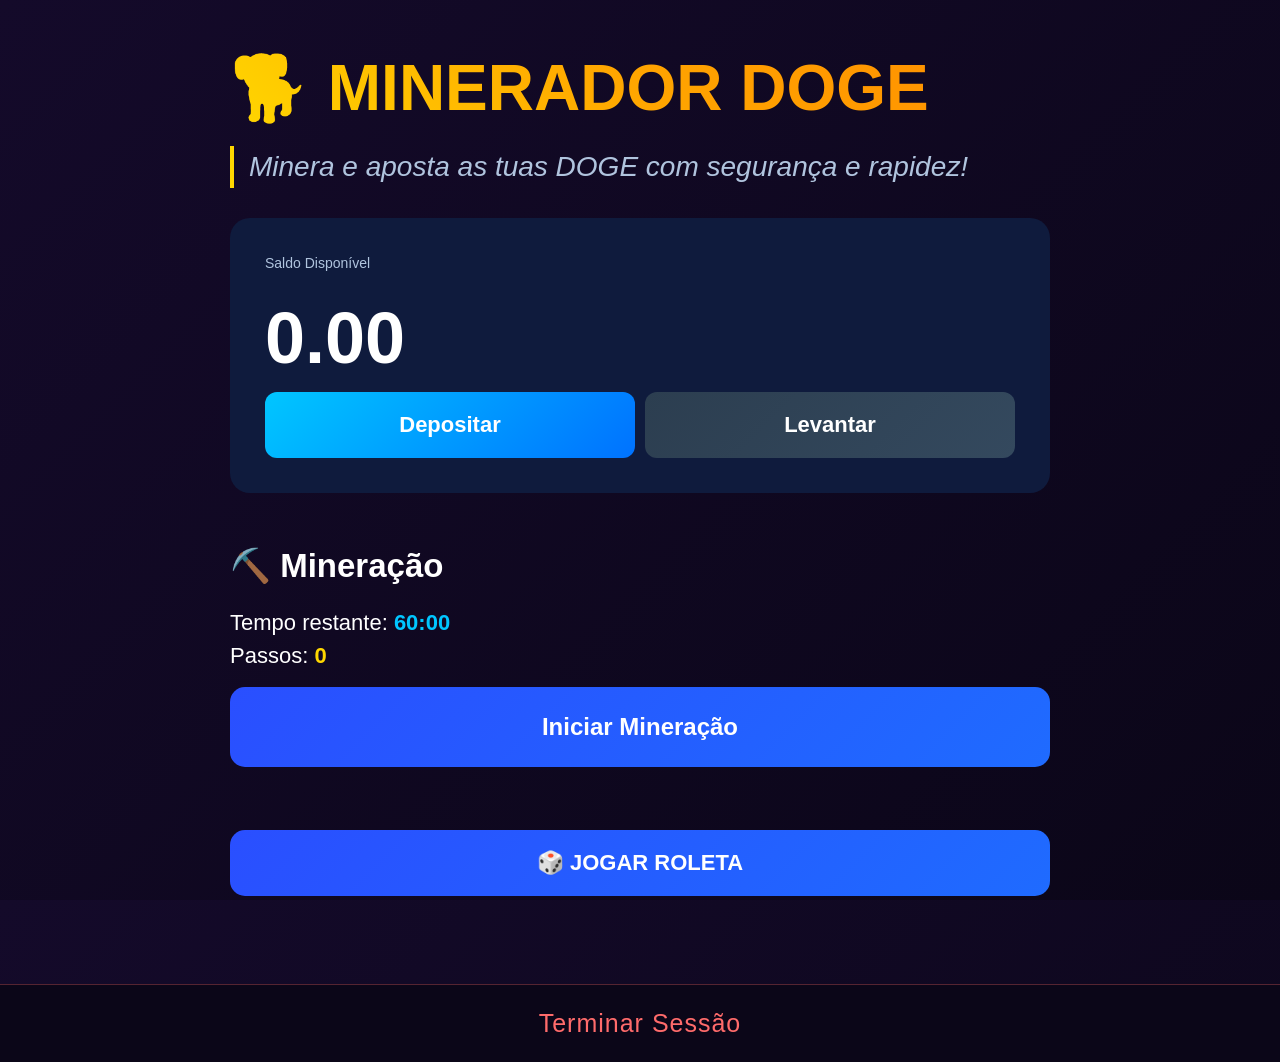
==== commit a18367f2: "Atualizar o index.html" ====
--- a/index.html
+++ b/index.html
@@ -12,7 +12,9 @@
   box-sizing:border-box;
 }
 
-html { height:100% }
+html {
+  height:100%;
+}
 
 body{
   min-height:100dvh;
@@ -29,22 +31,22 @@
 }
 
 .container{
-  width:100%;
-  max-width:900px;
-  margin:0 auto;
-  padding:clamp(16px, 4vw, 40px);
-  min-height: calc(100vh - 80px);
-  display: flex;
-  flex-direction: column;
-}
-
-/* TÍTULO */
+    width:100%;
+    max-width:900px;
+    margin:0 auto;
+    padding:clamp(16px, 4vw, 40px);
+    min-height: calc(100vh - 80px);
+    display: flex;
+    flex-direction: column;
+}
+
+/* TÍTULO COM COR BONITA */
 h1{
   background: linear-gradient(45deg, #ffd700, #ffa500, #ff8c00);
   -webkit-background-clip: text;
   -webkit-text-fill-color: transparent;
   font-size: clamp(40px, 8vw, 64px);
-  margin-bottom:10px;
+  margin-bottom: 10px;
 }
 
 /* MENSAGEM DE BOAS VINDAS */
@@ -65,10 +67,20 @@
   margin-bottom:40px;
 }
 
-.saldo div{ font-size: clamp(16px, 3.5vw, 20px); }
-.saldo h2{ font-size: clamp(48px, 10vw, 72px); font-weight:bold; margin-top:10px; }
-
-.buttons{ display:flex; gap:10px; }
+.saldo div{
+  font-size: clamp(16px, 3.5vw, 20px);
+}
+
+.saldo h2{
+  font-size: clamp(48px, 10vw, 72px);
+  font-weight:bold;
+  margin-top:10px;
+}
+
+.buttons{
+  display:flex;
+  gap:10px;
+}
 
 .btn{
   flex:1;
@@ -81,8 +93,13 @@
   color:white;
 }
 
-.deposit{ background:linear-gradient(135deg,#00c6ff,#0072ff); }
-.withdraw{ background:linear-gradient(135deg,#2c3e50,#34495e); }
+.deposit{
+  background:linear-gradient(135deg,#00c6ff,#0072ff);
+}
+
+.withdraw{
+  background:linear-gradient(135deg,#2c3e50,#34495e);
+}
 
 /* SEÇÕES */
 .section{
@@ -115,13 +132,16 @@
   color:white;
 }
 
-.main-btn:disabled{ opacity:0.6; cursor:not-allowed; }
-
-/* ROLETA */
+.main-btn:disabled{
+  opacity:0.6;
+  cursor:not-allowed;
+}
+
+/* ROLETA GIGANTE */
 .wheel-wrapper{
-  width: min(90vw, 400px);
+  width: min(90vw, 420px);
   aspect-ratio: 1 / 1;
-  margin: 50px auto 60px;
+  margin: 50px auto 20px;
   position: relative;
 }
 
@@ -156,7 +176,9 @@
   background: radial-gradient(circle at 40% 40%, #e0e0e0, #808080);
   border-radius: 50%;
   border: 3px solid #c0c0c0;
-  box-shadow: inset 0 -2px 5px rgba(0,0,0,0.5), inset 0 2px 5px rgba(255,255,255,0.6), 0 0 10px rgba(192,192,192,0.5);
+  box-shadow: inset 0 -2px 5px rgba(0,0,0,0.5),
+              inset 0 2px 5px rgba(255,255,255,0.6),
+              0 0 10px rgba(192,192,192,0.5);
   color: #2c2c2c;
   font-size: 36px;
   font-weight: bold;
@@ -197,23 +219,24 @@
   z-index: 15;
 }
 
-/* INPUT E MENSAGENS */
-input{
-  width: 100%;
-  padding: clamp(16px, 4vw, 22px);
-  font-size: clamp(18px, 4vw, 22px);
-  border-radius: 12px;
-  border: 2px solid gold;
-  background: #111827;
-  color: white;
-  margin: 20px 0;
-  outline: none;
-  box-sizing: border-box;
-  position: relative;
-  z-index: 50;
-}
-
-input::placeholder{ color: #aaa; }
+input {
+    width: 100%;
+    padding: clamp(16px, 4vw, 22px);
+    font-size: clamp(18px, 4vw, 22px);
+    border-radius: 12px;
+    border: 2px solid gold;
+    background: #111827;
+    color: white;
+    margin: 20px 0;
+    outline: none;
+    box-sizing: border-box;
+    position: relative;
+    z-index: 50;
+}
+
+input::placeholder {
+    color: #aaa;
+}
 
 .message{
   position: fixed;
@@ -227,6 +250,29 @@
   font-weight: bold;
   z-index: 9999;
   display: none;
+}
+
+/* MODAL */
+.modal {
+  display: none;
+  position: fixed;
+  top: 0;
+  left: 0;
+  width: 100%;
+  height: 100%;
+  background: rgba(0,0,0,0.8);
+  z-index: 2000;
+  align-items: center;
+  justify-content: center;
+}
+
+.modal-content {
+  background: #0f1b3d;
+  padding: 25px;
+  border-radius: 20px;
+  max-width: 400px;
+  width: 90%;
+  border: 2px solid gold;
 }
 
 /* TERMINAR SESSÃO */
@@ -246,27 +292,32 @@
   border-top:1px solid rgba(255,107,107,0.3);
 }
 
-.terminar-sessao:hover{ color:#ff8c8c; border-top:1px solid #ff6b6b; }
-
-/* BOTÃO PARA ABRIR ROLETA */
-#openWheelBtn{
-  width:100%;
-  margin-top:15px;
-  border:none;
-  border-radius:15px;
-  padding: clamp(18px, 5vw, 26px);
-  font-size: clamp(20px, 5vw, 24px);
-  font-weight:bold;
-  cursor:pointer;
-  background:linear-gradient(135deg,#ff9800,#ff5722);
-  color:white;
-}
-
-/* OCULTAR ROLETA INICIALMENTE */
-.hidden{ display:none; }
-#wheelSection{ min-height:100vh; display:flex; flex-direction:column; justify-content:center; align-items:center; }
-.wheel-wrapper{ width:min(90vw, 420px); aspect-ratio:1/1; margin:30px auto; }
-
+.terminar-sessao:hover{
+  color:#ff8c8c;
+  border-top:1px solid #ff6b6b;
+}
+
+.card,
+.section {
+  margin-bottom: 48px;
+}
+
+#spinBtn{
+  margin-top: 30px;
+  padding: 22px;
+  font-size: 20px;
+}
+
+.hidden{
+  display:none;
+}
+
+@media (min-width: 1024px){
+  .container{
+    max-width:900px;
+    margin:auto;
+  }
+}
 </style>
 </head>
 
@@ -289,13 +340,18 @@
         <h2 style="margin-bottom:15px;">⛏️ Mineração</h2>
         <p>Tempo restante: <span id="time" style="font-weight:bold; color: #00c6ff;">60:00</span></p>
         <p>Passos: <span id="steps" style="font-weight:bold; color: #ffd700;">0</span></p>
-        <button id="mineBtn" class="main-btn" onclick="startMining()">Iniciar Mineração</button>
+        <button id="mineBtn" class="main-btn" onclick="startMining()" style="margin-top:15px;">Iniciar Mineração</button>
     </div>
 
-    <button id="openWheelBtn" onclick="openWheel()">🎰 ROLETA</button>
+    <!-- BOTÃO PARA ABRIR ROLETA -->
+    <div class="card" style="text-align:center;">
+      <button class="main-btn" onclick="openWheel()" style="font-size:22px; padding:20px;">
+        🎲 JOGAR ROLETA
+      </button>
+    </div>
 </div>
 
-<!-- SEÇÃO DA ROLETA MAIOR -->
+<!-- SEÇÃO DA ROLETA GIGANTE -->
 <div id="wheelSection" class="hidden">
   <h2>🎲 Roleta DOGE</h2>
   <div class="wheel-wrapper">
@@ -315,6 +371,34 @@
 <div class="terminar-sessao" onclick="resetGame()">Terminar Sessão</div>
 <div id="msg" class="message"></div>
 
+<!-- MODAIS DE DEPOSITAR / LEVANTAR -->
+<div id="depositModal" class="modal">
+    <div class="modal-content">
+        <h3>💰 DEPOSITAR DOGE</h3>
+        <p style="color:#ffd700; margin: 15px 0 5px;">Endereço da Carteira:</p>
+        <p style="background:#0b0618; padding:12px; border-radius:10px; border:1px solid gold; word-break:break-all; font-size: 13px;">
+            DRgNGmH2udV4CzdVqANYFNDWPLZaXAjJ5N
+        </p>
+        <input id="depositAmount" type="number" placeholder="Valor enviado (min 1)">
+        <div class="buttons">
+            <button class="btn deposit" onclick="confirmDeposit()">Confirmar</button>
+            <button class="btn withdraw" onclick="closeDepositModal()">Cancelar</button>
+        </div>
+    </div>
+</div>
+
+<div id="withdrawModal" class="modal">
+    <div class="modal-content">
+        <h3>💸 LEVANTAR DOGE</h3>
+        <input id="withdrawAmount" type="number" placeholder="Valor (mínimo 10)">
+        <input id="withdrawAddress" type="text" placeholder="Endereço DOGE">
+        <div class="buttons">
+            <button class="btn deposit" onclick="confirmWithdraw()">Confirmar</button>
+            <button class="btn withdraw" onclick="closeWithdrawModal()">Cancelar</button>
+        </div>
+    </div>
+</div>
+
 <script>
 let balance = Number(localStorage.getItem("balance")) || 0;
 let steps = 0;
@@ -323,96 +407,140 @@
 let currentRotation = 0;
 const multipliers = [1.5, 0.2, 1.2, 0.5, 1.7, 0.7, 2, 1.2];
 
-function updateUI(){
-  document.getElementById("balance").innerText = balance.toFixed(2);
-  document.getElementById("steps").innerText = steps;
-  localStorage.setItem("balance", balance);
-}
-
-function showMsg(text, isError=false){
-  const m=document.getElementById("msg");
-  m.innerText=text;
-  m.style.display="block";
-  m.style.background=isError ? "#e74c3c" : "#2ecc71";
-  setTimeout(()=>m.style.display="none",3000);
-}
-
-// ROLETA: mostrar/esconder
-function openWheel(){
-  document.getElementById("wheelSection").classList.remove("hidden");
-  document.querySelector(".container").classList.add("hidden");
-}
-function closeWheel(){
-  document.getElementById("wheelSection").classList.add("hidden");
-  document.querySelector(".container").classList.remove("hidden");
-}
-
-// Render labels
-function renderLabels(){
-  const container=document.getElementById("labels");
-  const radius=140;
-  multipliers.forEach((m,i)=>{
-    const span=document.createElement("span");
-    span.innerText=m+"x";
-    const angle=i*45+22.5;
-    const rad=angle*Math.PI/180;
-    const x=Math.cos(rad)*radius;
-    const y=Math.sin(rad)*radius;
-    span.style.transform=`translate(-50%,-50%) translate(${x}px,${y}px)`;
-    container.appendChild(span);
-  });
+// Atualiza UI
+function updateUI() {
+    document.getElementById("balance").innerText = balance.toFixed(2);
+    document.getElementById("steps").innerText = steps;
+    localStorage.setItem("balance", balance);
+}
+
+// Mensagens
+function showMsg(text, isError = false) {
+    const m = document.getElementById("msg");
+    m.innerText = text;
+    m.style.display = "block";
+    m.style.background = isError ? "#e74c3c" : "#2ecc71";
+    setTimeout(() => m.style.display = "none", 3000);
+}
+
+// Modais
+function openDepositModal(){ document.getElementById("depositModal").style.display="flex"; }
+function closeDepositModal(){ document.getElementById("depositModal").style.display="none"; }
+function openWithdrawModal(){ document.getElementById("withdrawModal").style.display="flex"; }
+function closeWithdrawModal(){ document.getElementById("withdrawModal").style.display="none"; }
+
+// Funções depósito/levantamento
+function confirmDeposit() {
+    const v = Number(document.getElementById("depositAmount").value);
+    if(v < 1) return showMsg("Mínimo 1 DOGE", true);
+    balance += v;
+    updateUI();
+    showMsg("Depósito solicitado!");
+    closeDepositModal();
+}
+
+function confirmWithdraw() {
+    const v = Number(document.getElementById("withdrawAmount").value);
+    const addr = document.getElementById("withdrawAddress").value;
+    if(v < 10 || v > balance || !addr) return showMsg("Dados inválidos ou saldo insuficiente", true);
+    balance -= v;
+    updateUI();
+    showMsg("Levantamento em processamento!");
+    closeWithdrawModal();
+}
+
+// Mineração
+function startMining() {
+    if(mining) return;
+    mining = true;
+    const btn = document.getElementById("mineBtn");
+    btn.disabled = true;
+    btn.innerText = "⛏️ Minerando...";
+
+    let timeLeft = 3600;
+    const interval = setInterval(()=>{
+        timeLeft--;
+        steps++;
+        if(steps >= 1000){
+            balance +=1;
+            steps=0;
+        }
+        let m=Math.floor(timeLeft/60);
+        let s=timeLeft%60;
+        document.getElementById("time").innerText=`${m}:${String(s).padStart(2,'0')}`;
+        updateUI();
+        if(timeLeft<=0){
+            clearInterval(interval);
+            mining=false;
+            btn.disabled=false;
+            btn.innerText="Iniciar Mineração";
+        }
+    },1000);
+}
+
+// ROLETA
+function renderLabels() {
+    const container = document.getElementById("labels");
+    const radius = 115;
+    multipliers.forEach((m,i)=>{
+        const span = document.createElement("span");
+        span.innerText = m + "x";
+        const angle = i*45 + 22.5;
+        const rad = angle * Math.PI / 180;
+        const x = Math.cos(rad) * radius;
+        const y = Math.sin(rad) * radius;
+        span.style.transform = `translate(-50%, -50%) translate(${x}px, ${y}px)`;
+        container.appendChild(span);
+    });
 }
 renderLabels();
 
-// Spin
-function spin(){
-  if(isSpinning) return;
-  const bet = Number(document.getElementById("betAmount").value);
-  if(bet <0.5 || bet>5 || bet>balance) return showMsg("Aposta inválida", true);
-  balance -= bet;
-  updateUI();
-  isSpinning=true;
-  document.getElementById("spinBtn").disabled=true;
-
-  const index = Math.floor(Math.random()*8);
-  const extraDegrees = 1800; // 5 voltas
-  const segmentDeg = 45;
-  const targetDeg = (360 - (index*segmentDeg))-22.5;
-  currentRotation += extraDegrees + targetDeg + (360-(currentRotation%360));
-  document.getElementById("wheel").style.transform = `rotate(${currentRotation}deg)`;
-
-  setTimeout(()=>{
-    const win = bet*multipliers[index];
-    balance += win;
+function spin() {
+    if(isSpinning) return;
+    const bet = Number(document.getElementById("betAmount").value);
+    if(bet <0.5 || bet>5 || bet>balance) return showMsg("Aposta inválida",true);
+
+    balance-=bet;
     updateUI();
-    showMsg(`Ganhou ${win.toFixed(2)} DOGE!`);
-    isSpinning=false;
-    document.getElementById("spinBtn").disabled=false;
-  },7000);
-}
-
-// Mineração
-function startMining(){
-  if(mining) return;
-  mining=true;
-  const btn=document.getElementById("mineBtn");
-  btn.disabled=true;
-  btn.innerText="⛏️ Minerando...";
-  let timeLeft=3600;
-  const interval=setInterval(()=>{
-    timeLeft--;
-    steps++;
-    if(steps>=1000){ balance+=1; steps=0; }
-    const m=Math.floor(timeLeft/60);
-    const s=timeLeft%60;
-    document.getElementById("time").innerText=`${m}:${String(s).padStart(2,'0')}`;
-    updateUI();
-    if(timeLeft<=0){ clearInterval(interval); mining=false; btn.disabled=false; btn.innerText="Iniciar Mineração"; }
-  },1000);
-}
-
-// Reset
-function resetGame(){ if(confirm("Deseja sair?")){ localStorage.clear(); location.reload(); } }
+    isSpinning=true;
+    document.getElementById("spinBtn").disabled=true;
+
+    const index = Math.floor(Math.random()*8);
+    const extraDegrees=1800;
+    const segmentDeg=45;
+    const targetDeg = (360 - (index*segmentDeg)) -22.5;
+
+    currentRotation += extraDegrees + targetDeg + (360 - (currentRotation%360));
+    document.getElementById("wheel").style.transform=`rotate(${currentRotation}deg)`;
+
+    setTimeout(()=>{
+        const win = bet * multipliers[index];
+        balance+=win;
+        updateUI();
+        showMsg(`Ganhou ${win.toFixed(2)} DOGE!`);
+        isSpinning = false;
+        document.getElementById("spinBtn").disabled = false;
+    }, 7000);
+}
+
+// Reset do jogo
+function resetGame() {
+    if(confirm("Deseja sair?")) {
+        localStorage.clear();
+        location.reload();
+    }
+}
+
+// Abrir e fechar seção da roleta gigante
+function openWheel() {
+    document.querySelector(".container").classList.add("hidden");
+    document.getElementById("wheelSection").classList.remove("hidden");
+}
+
+function closeWheel() {
+    document.querySelector(".container").classList.remove("hidden");
+    document.getElementById("wheelSection").classList.add("hidden");
+}
 
 updateUI();
 </script>
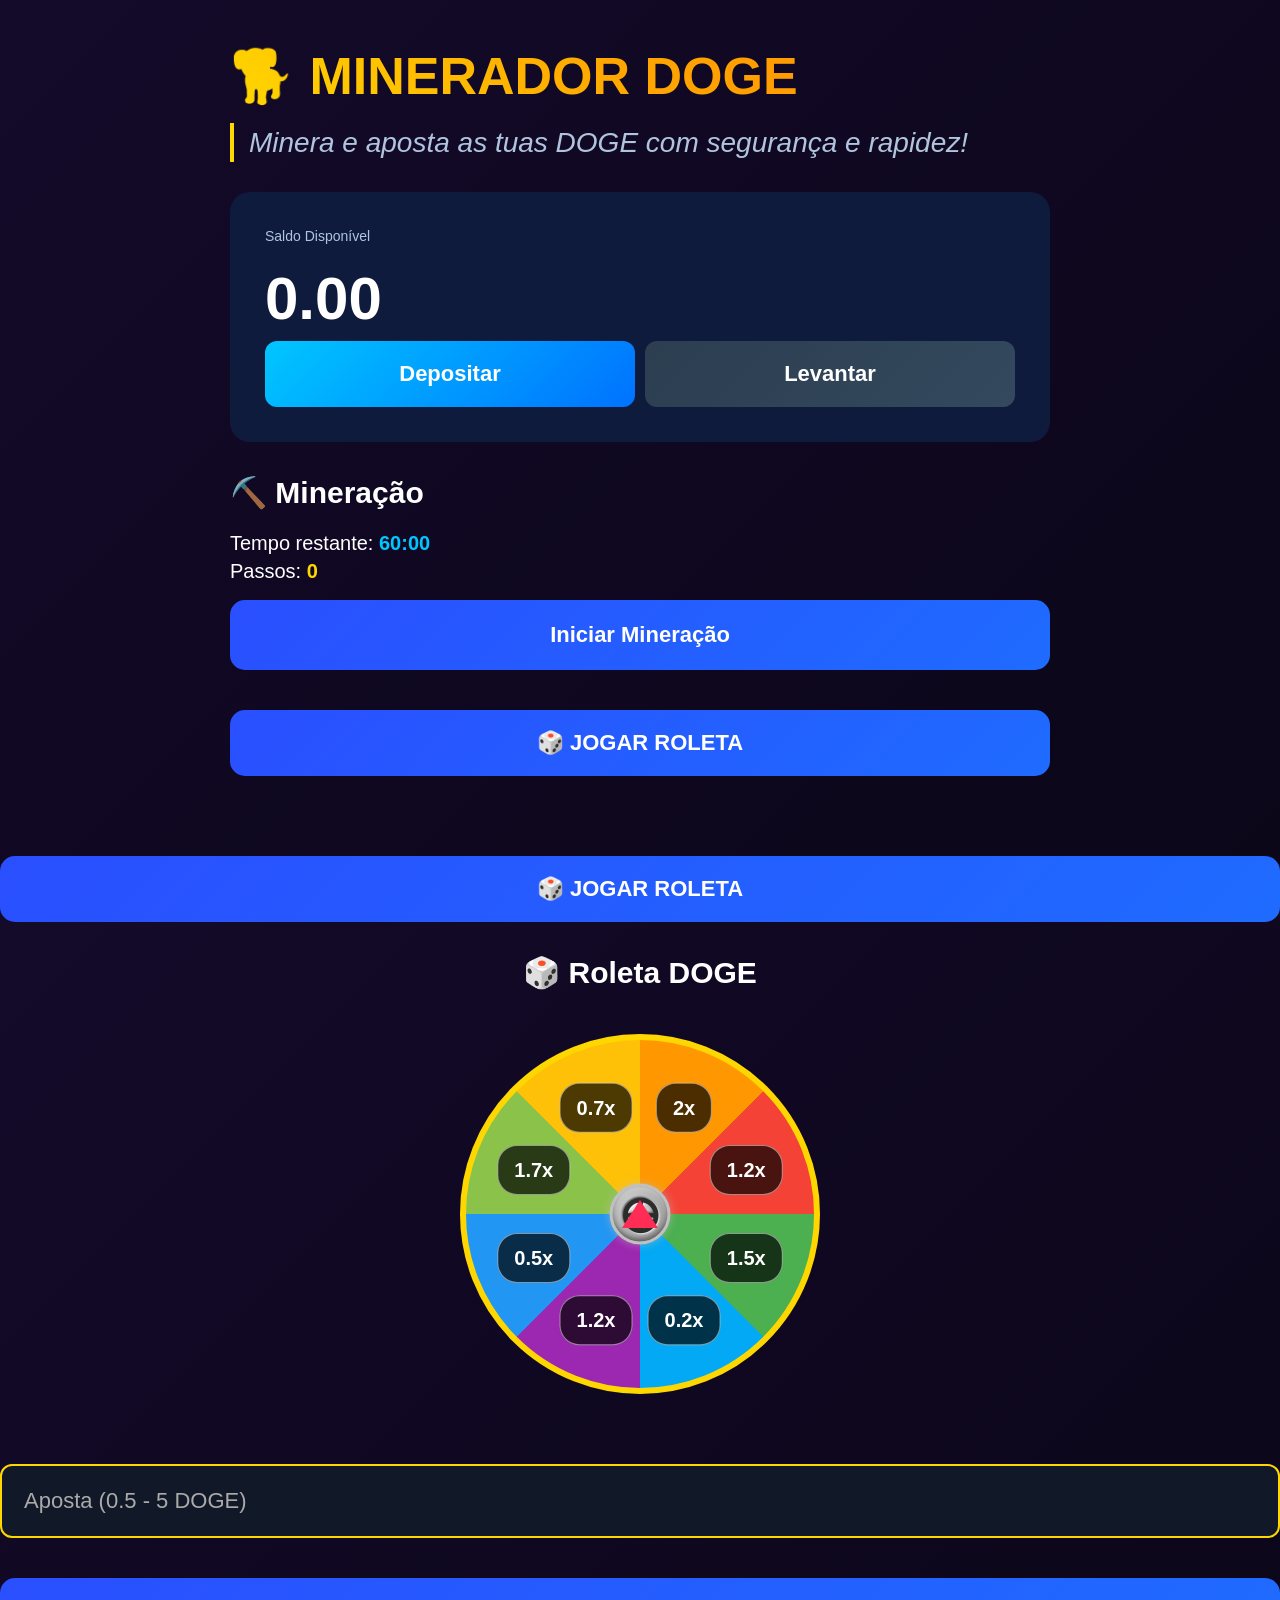
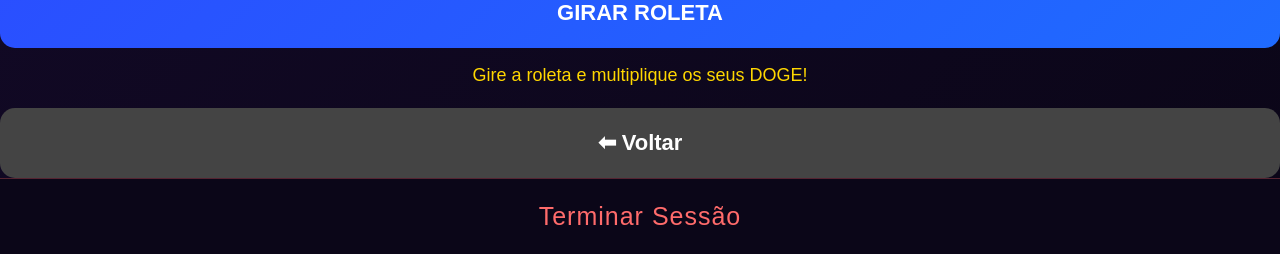
==== commit 1e9226e5: "Atualizar o index.html" ====
--- a/index.html
+++ b/index.html
@@ -21,8 +21,8 @@
   width:100%;
   margin:0;
   overflow-x:hidden;
-  font-size: clamp(18px, 4vw, 22px);
-  line-height: 1.5;
+  font-size: clamp(16px, 3.5vw, 20px);
+  line-height: 1.4;
   display:flex;
   flex-direction:column;
   background:linear-gradient(135deg,#140a2a,#0b0618);
@@ -45,7 +45,7 @@
   background: linear-gradient(45deg, #ffd700, #ffa500, #ff8c00);
   -webkit-background-clip: text;
   -webkit-text-fill-color: transparent;
-  font-size: clamp(40px, 8vw, 64px);
+  font-size: clamp(36px, 6vw, 52px);
   margin-bottom: 10px;
 }
 
@@ -72,7 +72,7 @@
 }
 
 .saldo h2{
-  font-size: clamp(48px, 10vw, 72px);
+  font-size: clamp(40px, 8vw, 60px);
   font-weight:bold;
   margin-top:10px;
 }
@@ -121,11 +121,11 @@
 
 .main-btn{
   width:100%;
-  margin-top:15px;
   border:none;
   border-radius:15px;
-  padding: clamp(18px, 5vw, 26px);
-  font-size: clamp(20px, 5vw, 24px);
+  padding: clamp(14px, 4vw, 22px);
+  font-size: clamp(18px, 4vw, 22px);
+  margin-top: 10px;
   font-weight:bold;
   cursor:pointer;
   background:linear-gradient(135deg,#2a4fff,#1f6bff);
@@ -139,9 +139,9 @@
 
 /* ROLETA GIGANTE */
 .wheel-wrapper{
-  width: min(90vw, 420px);
+  width: min(80vw, 360px);
   aspect-ratio: 1 / 1;
-  margin: 50px auto 20px;
+  margin: 40px auto 50px;
   position: relative;
 }
 
@@ -191,14 +191,14 @@
 
 .pointer{
   position: absolute;
-  top: -28px;
+  top: 50%;   /* centralizado vertical */
   left: 50%;
-  transform: translateX(-50%);
+  transform: translate(-50%, -50%) rotate(180deg); /* girado 180° para baixo */
   width: 0;
   height: 0;
   border-left: 18px solid transparent;
   border-right: 18px solid transparent;
-  border-bottom: 28px solid #ff2d55;
+  border-top: 28px solid #ff2d55; /* agora é “top” para apontar para baixo */
   z-index: 30;
 }
 
@@ -299,8 +299,7 @@
 
 .card,
 .section {
-  margin-bottom: 48px;
-}
+  margin-bottom: 30px;
 
 #spinBtn{
   margin-top: 30px;
@@ -351,21 +350,39 @@
     </div>
 </div>
 
+<!-- BOTÃO PARA ABRIR ROLETA -->
+<div class="card" style="text-align:center;">
+  <button class="main-btn" onclick="openWheel()" style="font-size:22px; padding:20px;">
+    🎲 JOGAR ROLETA
+  </button>
+</div>
+
 <!-- SEÇÃO DA ROLETA GIGANTE -->
-<div id="wheelSection" class="hidden">
+<div id="wheelSection" class="hidden" style="text-align:center;">
   <h2>🎲 Roleta DOGE</h2>
+
   <div class="wheel-wrapper">
     <div class="pointer"></div>
     <div id="wheel" class="wheel">
       <div id="labels" class="wheel-labels"></div>
     </div>
   </div>
+
+  <!-- Input de aposta -->
   <input type="number" id="betAmount" placeholder="Aposta (0.5 - 5 DOGE)" min="0.5" max="5" step="0.1">
-  <button id="spinBtn" class="main-btn" onclick="spin()">GIRAR ROLETA</button>
-  <p style="margin-top:20px; font-size:18px; color:#ffd700; text-align:center;">
-    Gire a roleta e transforme cada DOGE em fortuna!
+
+  <!-- BOTÃO DA ROLETA -->
+  <button id="spinBtn" class="main-btn" onclick="spin()" style="margin-top:20px;">GIRAR ROLETA</button>
+
+  <!-- MENSAGEM ATRATIVA -->
+  <p style="margin-top:15px; font-size:18px; color:#ffd700;">
+    Gire a roleta e multiplique os seus DOGE!
   </p>
-  <button class="main-btn" onclick="closeWheel()" style="margin-top:20px; background:#444;">⬅ Voltar</button>
+
+  <!-- BOTÃO VOLTAR -->
+  <button class="main-btn" onclick="closeWheel()" style="margin-top:20px; background:#444;">
+    ⬅ Voltar
+  </button>
 </div>
 
 <div class="terminar-sessao" onclick="resetGame()">Terminar Sessão</div>
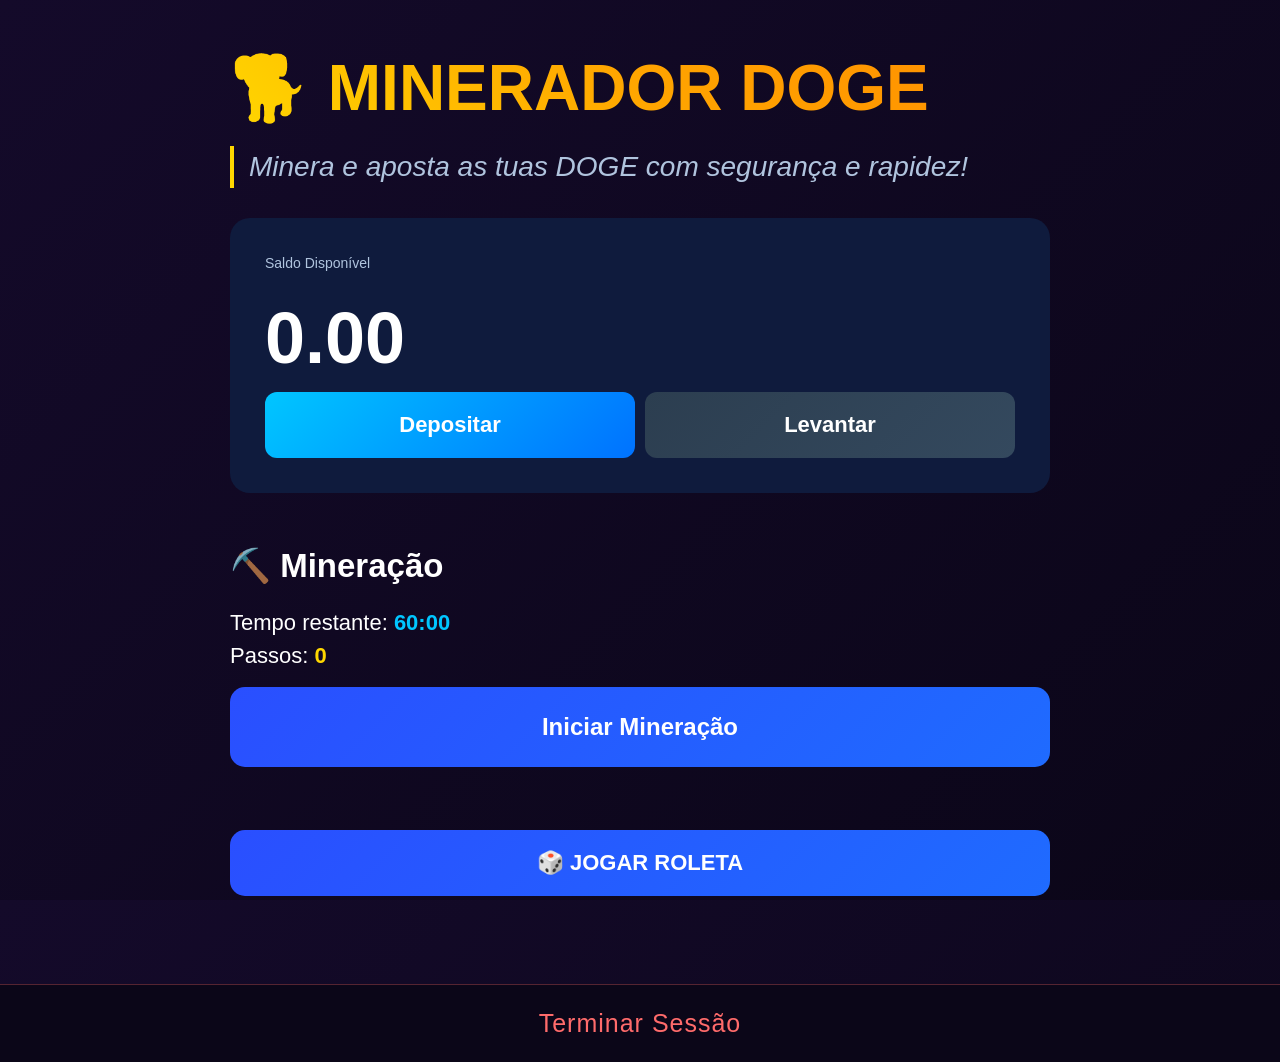
==== commit 1a400a2c: "Add files via upload" ====
--- a/index.html
+++ b/index.html
@@ -21,8 +21,8 @@
   width:100%;
   margin:0;
   overflow-x:hidden;
-  font-size: clamp(16px, 3.5vw, 20px);
-  line-height: 1.4;
+  font-size: clamp(18px, 4vw, 22px);
+  line-height: 1.5;
   display:flex;
   flex-direction:column;
   background:linear-gradient(135deg,#140a2a,#0b0618);
@@ -45,7 +45,7 @@
   background: linear-gradient(45deg, #ffd700, #ffa500, #ff8c00);
   -webkit-background-clip: text;
   -webkit-text-fill-color: transparent;
-  font-size: clamp(36px, 6vw, 52px);
+  font-size: clamp(40px, 8vw, 64px);
   margin-bottom: 10px;
 }
 
@@ -72,7 +72,7 @@
 }
 
 .saldo h2{
-  font-size: clamp(40px, 8vw, 60px);
+  font-size: clamp(48px, 10vw, 72px);
   font-weight:bold;
   margin-top:10px;
 }
@@ -121,11 +121,11 @@
 
 .main-btn{
   width:100%;
+  margin-top:15px;
   border:none;
   border-radius:15px;
-  padding: clamp(14px, 4vw, 22px);
-  font-size: clamp(18px, 4vw, 22px);
-  margin-top: 10px;
+  padding: clamp(18px, 5vw, 26px);
+  font-size: clamp(20px, 5vw, 24px);
   font-weight:bold;
   cursor:pointer;
   background:linear-gradient(135deg,#2a4fff,#1f6bff);
@@ -139,9 +139,9 @@
 
 /* ROLETA GIGANTE */
 .wheel-wrapper{
-  width: min(80vw, 360px);
+  width: min(90vw, 420px);
   aspect-ratio: 1 / 1;
-  margin: 40px auto 50px;
+  margin: 50px auto 20px;
   position: relative;
 }
 
@@ -191,14 +191,14 @@
 
 .pointer{
   position: absolute;
-  top: 50%;   /* centralizado vertical */
+  top: -28px;
   left: 50%;
-  transform: translate(-50%, -50%) rotate(180deg); /* girado 180° para baixo */
+  transform: translateX(-50%);
   width: 0;
   height: 0;
   border-left: 18px solid transparent;
   border-right: 18px solid transparent;
-  border-top: 28px solid #ff2d55; /* agora é “top” para apontar para baixo */
+  border-bottom: 28px solid #ff2d55;
   z-index: 30;
 }
 
@@ -299,7 +299,8 @@
 
 .card,
 .section {
-  margin-bottom: 30px;
+  margin-bottom: 48px;
+}
 
 #spinBtn{
   margin-top: 30px;
@@ -350,39 +351,21 @@
     </div>
 </div>
 
-<!-- BOTÃO PARA ABRIR ROLETA -->
-<div class="card" style="text-align:center;">
-  <button class="main-btn" onclick="openWheel()" style="font-size:22px; padding:20px;">
-    🎲 JOGAR ROLETA
-  </button>
-</div>
-
 <!-- SEÇÃO DA ROLETA GIGANTE -->
-<div id="wheelSection" class="hidden" style="text-align:center;">
+<div id="wheelSection" class="hidden">
   <h2>🎲 Roleta DOGE</h2>
-
   <div class="wheel-wrapper">
     <div class="pointer"></div>
     <div id="wheel" class="wheel">
       <div id="labels" class="wheel-labels"></div>
     </div>
   </div>
-
-  <!-- Input de aposta -->
   <input type="number" id="betAmount" placeholder="Aposta (0.5 - 5 DOGE)" min="0.5" max="5" step="0.1">
-
-  <!-- BOTÃO DA ROLETA -->
-  <button id="spinBtn" class="main-btn" onclick="spin()" style="margin-top:20px;">GIRAR ROLETA</button>
-
-  <!-- MENSAGEM ATRATIVA -->
-  <p style="margin-top:15px; font-size:18px; color:#ffd700;">
-    Gire a roleta e multiplique os seus DOGE!
+  <button id="spinBtn" class="main-btn" onclick="spin()">GIRAR ROLETA</button>
+  <p style="margin-top:20px; font-size:18px; color:#ffd700; text-align:center;">
+    Gire a roleta e transforme cada DOGE em fortuna!
   </p>
-
-  <!-- BOTÃO VOLTAR -->
-  <button class="main-btn" onclick="closeWheel()" style="margin-top:20px; background:#444;">
-    ⬅ Voltar
-  </button>
+  <button class="main-btn" onclick="closeWheel()" style="margin-top:20px; background:#444;">⬅ Voltar</button>
 </div>
 
 <div class="terminar-sessao" onclick="resetGame()">Terminar Sessão</div>
